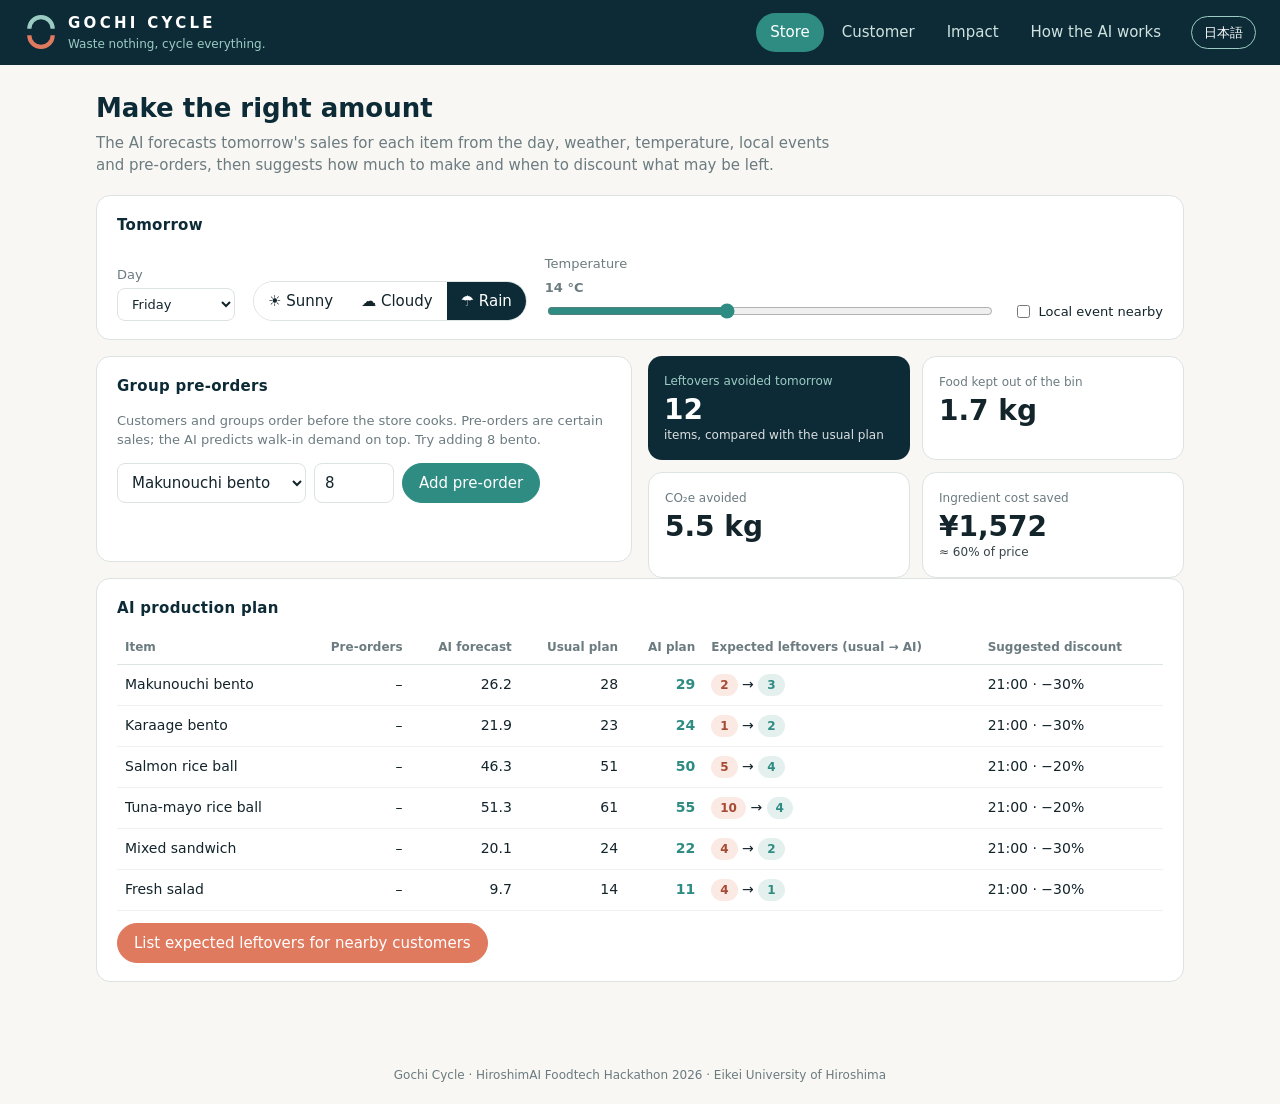
==== index.html @ 77ea6cfc "Gochi Cycle live demo: AI demand forecast, leftover rescue, impact (EN/JP) Co-Authored-By: Claude Op" ====
<!doctype html>
<html lang="en">
<head>
  <meta charset="utf-8">
  <meta name="viewport" content="width=device-width, initial-scale=1">
  <title>Gochi Cycle · AI for less food waste</title>
  <meta name="description" content="Gochi Cycle: AI demand forecasting and leftover rescue for convenience stores. HiroshimAI Foodtech Hackathon 2026 demo.">
  <link rel="icon" href="data:image/svg+xml,%3Csvg xmlns='http://www.w3.org/2000/svg' viewBox='0 0 32 32'%3E%3Cpath d='M5 13a11 11 0 0 1 22 0' fill='none' stroke='%239CCBC4' stroke-width='4'/%3E%3Cpath d='M27 19a11 11 0 0 1-22 0' fill='none' stroke='%23E07A5F' stroke-width='4'/%3E%3C/svg%3E">
  <link rel="stylesheet" href="css/styles.css">
</head>
<body>
  <header class="top">
    <div class="brand">
      <svg class="mark" viewBox="0 0 32 32" aria-hidden="true"><path d="M5 13a11 11 0 0 1 22 0" fill="none" stroke="#9CCBC4" stroke-width="4"/><path d="M27 19a11 11 0 0 1-22 0" fill="none" stroke="#E07A5F" stroke-width="4"/></svg>
      <div><div class="name">GOCHI CYCLE</div><div class="tag" data-i18n="tagline"></div></div>
    </div>
    <nav class="tabs" role="tablist">
      <button data-tab="store" data-i18n="tabStore"></button>
      <button data-tab="customer" data-i18n="tabCustomer"></button>
      <button data-tab="impact" data-i18n="tabImpact"></button>
      <button data-tab="ai" data-i18n="tabAI"></button>
    </nav>
    <button id="lang" class="lang" aria-label="Switch language">日本語</button>
  </header>

  <main>
    <!-- STORE -->
    <section id="store" class="screen">
      <div class="intro"><h1 data-i18n="storeTitle"></h1><p data-i18n="storeLead"></p></div>
      <div class="controls card">
        <h2 data-i18n="tomorrow"></h2>
        <label><span data-i18n="day"></span><select id="wd"></select></label>
        <div class="seg" id="weather"></div>
        <label class="grow"><span data-i18n="temp"></span> <b id="tempOut"></b>
          <input id="temp" type="range" min="0" max="35" step="1" value="16"></label>
        <label class="check"><input id="event" type="checkbox"> <span data-i18n="event"></span></label>
      </div>
      <div class="grid2">
        <div class="card">
          <h2 data-i18n="preTitle"></h2>
          <p class="muted" data-i18n="preLead"></p>
          <div class="preform">
            <select id="preItem"></select>
            <input id="preQty" type="number" min="1" max="50" value="8">
            <button id="preAdd" class="btn primary" data-i18n="preAdd"></button>
          </div>
          <ul id="preList" class="prelist"></ul>
        </div>
        <div class="kpis" id="storeKpis"></div>
      </div>
      <div class="card">
        <h2 data-i18n="planTitle"></h2>
        <div class="tablewrap"><table id="planTable"></table></div>
        <div class="actions">
          <button id="publish" class="btn accent" data-i18n="publish"></button>
          <span id="published" class="muted"></span>
        </div>
      </div>
    </section>

    <!-- CUSTOMER -->
    <section id="customer" class="screen">
      <div class="intro"><h1 data-i18n="custTitle"></h1><p data-i18n="custLead"></p></div>
      <div class="phone">
        <div class="phonebar"><span>Gochi Cycle</span><span>📍 Hiroshima</span></div>
        <div id="alert" class="alertbox"></div>
        <div id="deals"></div>
      </div>
    </section>

    <!-- IMPACT -->
    <section id="impact" class="screen">
      <div class="intro"><h1 data-i18n="impTitle"></h1><p data-i18n="impLead"></p></div>
      <div class="kpis wide" id="impKpis"></div>
      <div class="card">
        <h2 data-i18n="howCalc"></h2>
        <ul id="method" class="method"></ul>
        <button id="reset" class="btn" data-i18n="reset"></button>
      </div>
    </section>

    <!-- AI -->
    <section id="ai" class="screen">
      <div class="intro"><h1 data-i18n="aiTitle"></h1><p data-i18n="aiLead"></p></div>
      <div class="card"><h2 data-i18n="accTitle"></h2><div class="tablewrap"><table id="accTable"></table></div></div>
      <div class="grid2">
        <div class="card"><h2 data-i18n="chartTitle"></h2><select id="chartItem"></select><div id="chart"></div></div>
        <div class="card"><h2 data-i18n="wTitle"></h2><p class="muted" data-i18n="wLead"></p><div id="weights"></div></div>
      </div>
      <p class="muted small" data-i18n="disclaimer"></p>
    </section>
  </main>

  <footer><span data-i18n="footer"></span></footer>
  <script type="module" src="js/app.js"></script>
</body>
</html>
---- css/styles.css ----
:root{--navy:#0D2B36;--navy2:#164756;--teal:#2E8C83;--mint:#E4F0EE;--soft:#9CCBC4;--coral:#E07A5F;--coral-d:#A54A33;--bg:#F8F7F3;--ink:#13242B;--grey:#6B7B80;--line:#DCE3E1;--white:#fff;--red:#C0533A}
*{box-sizing:border-box}
body{margin:0;background:var(--bg);color:var(--ink);font-family:"Segoe UI","Hiragino Sans","Yu Gothic UI","Noto Sans JP",system-ui,sans-serif;font-size:15px;line-height:1.5}
.top{position:sticky;top:0;z-index:5;display:flex;align-items:center;gap:16px;flex-wrap:wrap;padding:12px 24px;background:var(--navy);color:#fff}
.brand{display:flex;align-items:center;gap:10px;margin-right:auto}
.mark{width:34px;height:34px}
.name{font-weight:900;letter-spacing:.22em;font-size:15px}
.tag{font-size:12px;color:var(--soft)}
.tabs{display:flex;gap:4px;flex-wrap:wrap}
.tabs button{background:transparent;border:0;color:#cfe2df;padding:8px 14px;border-radius:999px;font:inherit;cursor:pointer}
.tabs button.on{background:var(--teal);color:#fff}
.lang{background:transparent;border:1px solid var(--soft);color:#fff;border-radius:999px;padding:6px 12px;cursor:pointer;font:inherit;font-size:13px}
main{max-width:1120px;margin:0 auto;padding:24px 16px 48px}
.screen{display:none;animation:fade .35s ease}
.screen.on{display:block}
@keyframes fade{from{opacity:0;transform:translateY(6px)}to{opacity:1;transform:none}}
.intro h1{margin:0 0 4px;font-size:26px;color:var(--navy)}
.intro p{margin:0 0 18px;color:var(--grey);max-width:760px}
.card{background:var(--white);border:1px solid var(--line);border-radius:14px;padding:18px 20px;margin-bottom:16px}
.card h2{margin:0 0 10px;font-size:15px;color:var(--navy);letter-spacing:.02em}
.grid2{display:grid;grid-template-columns:minmax(0,1fr) minmax(0,1fr);gap:16px}
@media (max-width:820px){.grid2{grid-template-columns:1fr}}
.controls{display:flex;flex-wrap:wrap;align-items:flex-end;gap:18px}
.controls h2{width:100%;margin-bottom:0}
.controls label{display:flex;flex-direction:column;gap:4px;font-size:13px;color:var(--grey)}
.controls label.grow{flex:1;min-width:200px}
.controls label.check{flex-direction:row;align-items:center;gap:6px;color:var(--ink)}
select,input[type=number]{font:inherit;padding:7px 10px;border:1px solid var(--line);border-radius:8px;background:#fff;color:var(--ink)}
input[type=range]{accent-color:var(--teal)}
.seg{display:flex;border:1px solid var(--line);border-radius:999px;overflow:hidden}
.seg button{border:0;background:#fff;padding:8px 14px;font:inherit;cursor:pointer;color:var(--ink)}
.seg button.on{background:var(--navy);color:#fff}
.btn{font:inherit;border:1px solid var(--line);background:#fff;border-radius:999px;padding:8px 16px;cursor:pointer;color:var(--ink)}
.btn.primary{background:var(--teal);border-color:var(--teal);color:#fff}
.btn.accent{background:var(--coral);border-color:var(--coral);color:#fff}
.btn:active{transform:scale(.98)}
.muted{color:var(--grey);font-size:13px}.small{font-size:12px}
.preform{display:flex;gap:8px;flex-wrap:wrap;margin:8px 0}
.preform input{width:80px}
.prelist{list-style:none;padding:0;margin:0;display:flex;flex-wrap:wrap;gap:6px}
.prelist li{background:var(--mint);color:var(--navy);border-radius:999px;padding:4px 10px;font-size:13px}
.kpis{display:grid;grid-template-columns:repeat(2,minmax(0,1fr));gap:12px;align-content:start}
.kpis.wide{grid-template-columns:repeat(4,minmax(0,1fr))}
@media (max-width:820px){.kpis.wide{grid-template-columns:repeat(2,minmax(0,1fr))}}
.kpi{background:var(--navy);color:#fff;border-radius:14px;padding:16px}
.kpi.light{background:#fff;color:var(--ink);border:1px solid var(--line)}
.kpi .lab{font-size:12px;color:var(--soft)}
.kpi.light .lab{color:var(--grey)}
.kpi .val{font-size:28px;font-weight:800;line-height:1.15;margin-top:4px}
.kpi .sub{font-size:12px;opacity:.85}
.kpi.coral .val{color:var(--coral)}
.tablewrap{overflow-x:auto}
table{width:100%;border-collapse:collapse;font-size:14px}
th{text-align:left;font-size:12px;color:var(--grey);font-weight:600;padding:8px;border-bottom:1px solid var(--line);white-space:nowrap}
td{padding:9px 8px;border-bottom:1px solid #eef2f1;white-space:nowrap}
td.num,th.num{text-align:right;font-variant-numeric:tabular-nums}
.pill{display:inline-block;border-radius:999px;padding:2px 9px;font-size:12px;font-weight:600}
.pill.good{background:var(--mint);color:var(--teal)}
.pill.warn{background:#FBE9E3;color:var(--coral-d)}
.ai{color:var(--teal);font-weight:700}
.actions{display:flex;align-items:center;gap:12px;margin-top:12px;flex-wrap:wrap}
.phone{max-width:420px;margin:0 auto;background:#fff;border:10px solid var(--navy);border-radius:32px;padding:14px;min-height:520px}
.phonebar{display:flex;justify-content:space-between;font-size:12px;color:var(--grey);margin-bottom:10px}
.alertbox{background:var(--navy);color:#fff;border-radius:12px;padding:10px 12px;font-size:13px;margin-bottom:12px}
.deal{border:1px solid var(--line);border-radius:12px;padding:12px;margin-bottom:10px;display:grid;grid-template-columns:1fr auto;gap:6px}
.deal .t{font-weight:700}
.deal .old{text-decoration:line-through;color:var(--grey);font-size:12px;margin-right:6px}
.deal .new{color:var(--coral-d);font-weight:800;font-size:18px}
.deal .meta{font-size:12px;color:var(--grey)}
.deal .code{grid-column:1/-1;background:var(--mint);color:var(--navy);border-radius:8px;padding:6px 10px;font-size:13px}
.method{margin:0 0 12px;padding-left:18px;color:var(--ink)}
.method li{margin-bottom:6px}
.bars{display:flex;align-items:flex-end;gap:4px;height:170px;margin-top:12px;border-bottom:1px solid var(--line)}
.bars div{flex:1;background:var(--soft);border-radius:4px 4px 0 0;position:relative}
.bars div.fc{background:var(--coral)}
.bars span{position:absolute;bottom:-18px;left:50%;transform:translateX(-50%);font-size:10px;color:var(--grey)}
.wrow{display:grid;grid-template-columns:110px 1fr 54px;align-items:center;gap:8px;font-size:13px;margin-bottom:5px}
.wbar{height:10px;border-radius:5px;background:var(--teal)}
.wbar.neg{background:var(--coral)}
footer{text-align:center;color:var(--grey);font-size:12px;padding:20px}
.empty{color:var(--grey);text-align:center;padding:40px 10px}
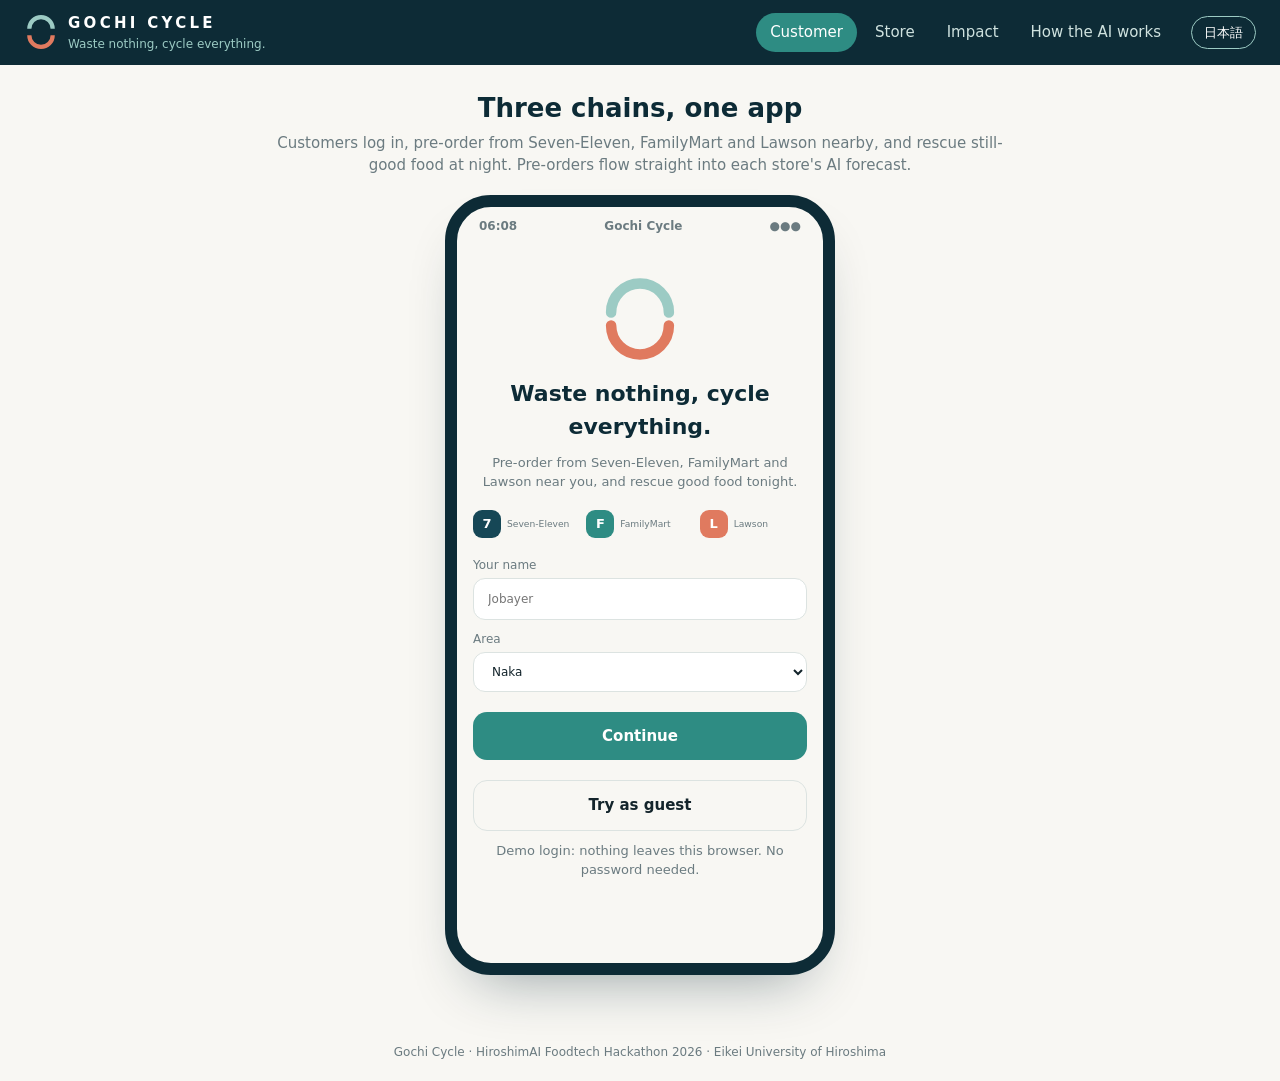
==== commit c2730abf: "Customer app: login, 3-chain store map, pre-order menus, cart, checkout, live order status; pre-orde" ====
--- a/index.html
+++ b/index.html
@@ -7,6 +7,7 @@
   <meta name="description" content="Gochi Cycle: AI demand forecasting and leftover rescue for convenience stores. HiroshimAI Foodtech Hackathon 2026 demo.">
   <link rel="icon" href="data:image/svg+xml,%3Csvg xmlns='http://www.w3.org/2000/svg' viewBox='0 0 32 32'%3E%3Cpath d='M5 13a11 11 0 0 1 22 0' fill='none' stroke='%239CCBC4' stroke-width='4'/%3E%3Cpath d='M27 19a11 11 0 0 1-22 0' fill='none' stroke='%23E07A5F' stroke-width='4'/%3E%3C/svg%3E">
   <link rel="stylesheet" href="css/styles.css">
+  <link rel="stylesheet" href="css/customer.css">
 </head>
 <body>
   <header class="top">
@@ -15,8 +16,8 @@
       <div><div class="name">GOCHI CYCLE</div><div class="tag" data-i18n="tagline"></div></div>
     </div>
     <nav class="tabs" role="tablist">
+      <button data-tab="customer" data-i18n="tabCustomer"></button>
       <button data-tab="store" data-i18n="tabStore"></button>
-      <button data-tab="customer" data-i18n="tabCustomer"></button>
       <button data-tab="impact" data-i18n="tabImpact"></button>
       <button data-tab="ai" data-i18n="tabAI"></button>
     </nav>
@@ -29,6 +30,7 @@
       <div class="intro"><h1 data-i18n="storeTitle"></h1><p data-i18n="storeLead"></p></div>
       <div class="controls card">
         <h2 data-i18n="tomorrow"></h2>
+        <label><span data-i18n="storeSel"></span><select id="storeSel"></select></label>
         <label><span data-i18n="day"></span><select id="wd"></select></label>
         <div class="seg" id="weather"></div>
         <label class="grow"><span data-i18n="temp"></span> <b id="tempOut"></b>
@@ -61,11 +63,7 @@
     <!-- CUSTOMER -->
     <section id="customer" class="screen">
       <div class="intro"><h1 data-i18n="custTitle"></h1><p data-i18n="custLead"></p></div>
-      <div class="phone">
-        <div class="phonebar"><span>Gochi Cycle</span><span>📍 Hiroshima</span></div>
-        <div id="alert" class="alertbox"></div>
-        <div id="deals"></div>
-      </div>
+      <div id="custApp" class="device"></div>
     </section>
 
     <!-- IMPACT -->
--- a/css/customer.css
+++ b/css/customer.css
@@ -0,0 +1,105 @@
+/* ===== customer app (phone) ===== */
+:root{--ease-out:cubic-bezier(.23,1,.32,1);--ease-drawer:cubic-bezier(.32,.72,0,1)}
+#customer .intro{text-align:center;margin-inline:auto}#customer .intro p{margin-inline:auto}
+.device{width:390px;max-width:100%;height:780px;margin:0 auto;border:12px solid var(--navy);border-radius:46px;background:var(--bg);overflow:hidden;position:relative;box-shadow:0 30px 60px -30px rgba(13,43,54,.45)}
+.app{height:100%;display:flex;flex-direction:column;position:relative}
+.sbar{display:flex;justify-content:space-between;padding:10px 22px 6px;font-size:12px;color:var(--grey);font-weight:600}
+.scr{flex:1;overflow-y:auto;padding:6px 16px 90px;scrollbar-width:none}
+.scr::-webkit-scrollbar{display:none}
+.bnav{position:absolute;left:0;right:0;bottom:0;display:flex;background:rgba(255,255,255,.92);backdrop-filter:blur(10px);border-top:1px solid var(--line);padding:6px 6px 14px}
+.bnav button{flex:1;border:0;background:none;font:inherit;font-size:11px;color:var(--grey);display:flex;flex-direction:column;align-items:center;gap:1px;cursor:pointer;transition:color .2s}
+.bnav button span{font-size:19px;line-height:1.1}
+.bnav button.on{color:var(--teal);font-weight:700}
+.fab{position:absolute;right:16px;bottom:78px;width:58px;height:58px;border-radius:50%;border:0;background:var(--coral);color:#fff;font-size:24px;cursor:pointer;box-shadow:0 10px 24px -8px rgba(224,122,95,.8);transition:transform .25s var(--ease-out),opacity .25s;z-index:3}
+.fab.hide{transform:scale(0);opacity:0;pointer-events:none}
+.fab:active{transform:scale(.94)}
+.badge{position:absolute;top:-2px;right:-2px;min-width:22px;height:22px;border-radius:11px;background:var(--navy);font-size:12px;display:grid;place-items:center;padding:0 5px}
+.badge.pop{animation:pop .35s var(--ease-out)}
+@keyframes pop{0%{transform:scale(1)}40%{transform:scale(1.35)}100%{transform:scale(1)}}
+.hello{display:flex;justify-content:space-between;align-items:center;margin:4px 0 12px}
+.hello b{display:block;font-size:18px;color:var(--navy)}.hello small{color:var(--grey);font-size:12px}
+.avatar{width:38px;height:38px;border-radius:50%;background:var(--teal);color:#fff;display:grid;place-items:center;font-weight:800}
+.avatar.big{width:72px;height:72px;font-size:28px;margin:0 auto 8px}
+.banner{display:flex;justify-content:space-between;align-items:center;background:var(--navy);color:#fff;border-radius:16px;padding:14px 16px;margin-bottom:12px}
+.banner b{font-size:15px}.banner span{display:flex;gap:4px}
+.chain{display:inline-grid;place-items:center;width:28px;height:28px;border-radius:9px;font-weight:900;font-size:13px;color:#fff;flex:none}
+.c-seven{background:#164756}.c-family{background:#2E8C83}.c-lawson{background:#E07A5F}
+.mode{position:relative;display:grid;grid-template-columns:1fr 1fr;background:#e9eeec;border-radius:12px;padding:3px;margin-bottom:8px}
+.mode button{position:relative;z-index:1;border:0;background:none;font:inherit;font-size:13px;font-weight:600;padding:8px;color:var(--grey);cursor:pointer;transition:color .2s}
+.mode button.on{color:var(--navy)}
+.mode i{position:absolute;top:3px;left:3px;width:calc(50% - 3px);height:calc(100% - 6px);background:#fff;border-radius:9px;box-shadow:0 1px 4px rgba(0,0,0,.08);transition:transform .3s var(--ease-out)}
+.hint{font-size:12px;color:var(--grey);margin:0 0 10px}
+.search{width:100%;font:inherit;padding:10px 14px;border:1px solid var(--line);border-radius:12px;background:#fff;margin-bottom:10px}
+.chips{display:flex;gap:6px;overflow-x:auto;margin-bottom:12px;scrollbar-width:none}
+.chips button{flex:none;border:1px solid var(--line);background:#fff;border-radius:999px;padding:6px 12px;font:inherit;font-size:12px;cursor:pointer;transition:background .2s,color .2s}
+.chips button.on{background:var(--navy);color:#fff;border-color:var(--navy)}
+.map{position:relative;height:170px;border-radius:16px;margin-bottom:12px;overflow:hidden;border:1px solid var(--line);background:
+ linear-gradient(115deg,transparent 46%,#cfe3f1 46% 53%,transparent 53%),linear-gradient(20deg,transparent 60%,#cfe3f1 60% 64%,transparent 64%),
+ repeating-linear-gradient(0deg,#eef3f1 0 1px,transparent 1px 28px),repeating-linear-gradient(90deg,#eef3f1 0 1px,transparent 1px 28px),#f7faf9}
+.pin{position:absolute;transform:translate(-50%,-50%);width:28px;height:28px;border-radius:50% 50% 50% 4px;border:2px solid #fff;color:#fff;font-weight:900;font-size:11px;cursor:pointer;box-shadow:0 4px 10px -4px rgba(0,0,0,.4);transition:transform .2s var(--ease-out),opacity .2s}
+.pin:hover{transform:translate(-50%,-50%) scale(1.15)}
+.pin.dim{opacity:.25}
+.pin em{position:absolute;top:-8px;right:-10px;background:var(--navy);font-style:normal;font-size:10px;border-radius:8px;padding:0 5px}
+.me{position:absolute;width:14px;height:14px;border-radius:50%;background:#2f80ed;border:3px solid #fff;transform:translate(-50%,-50%);animation:ping 2s infinite}
+@keyframes ping{0%{box-shadow:0 0 0 0 rgba(47,128,237,.5)}70%{box-shadow:0 0 0 14px rgba(47,128,237,0)}100%{box-shadow:0 0 0 0 rgba(47,128,237,0)}}
+.slist{display:flex;flex-direction:column;gap:8px}
+.srow{display:flex;align-items:center;gap:12px;text-align:left;background:#fff;border:1px solid var(--line);border-radius:14px;padding:12px;font:inherit;cursor:pointer;animation:rise .45s var(--ease-out) both;animation-delay:calc(var(--i)*40ms);transition:transform .15s var(--ease-out)}
+.srow:active,.pcard .add:active,.cbtn:active{transform:scale(.97)}
+.sinfo{flex:1;display:flex;flex-direction:column}.sinfo b{font-size:14px}.sinfo small{color:var(--grey);font-size:12px}
+.go{color:var(--grey);font-size:22px}
+@keyframes rise{from{opacity:0;transform:translateY(10px)}to{opacity:1;transform:none}}
+.shead{display:flex;align-items:center;gap:10px;margin:4px 0 12px}
+.shead b{display:block}.shead small{color:var(--grey);font-size:12px}
+.back{background:#fff;border:1px solid var(--line);width:34px;height:34px;border-radius:10px;font-size:20px;cursor:pointer}
+.grid{display:grid;grid-template-columns:1fr 1fr;gap:10px}
+.pcard{position:relative;background:#fff;border:1px solid var(--line);border-radius:16px;padding:12px;display:flex;flex-direction:column;gap:4px;animation:rise .45s var(--ease-out) both;animation-delay:calc(var(--i)*45ms)}
+.pcard b{font-size:13px;line-height:1.3}
+.emo{font-size:34px;line-height:1}.emo.sm{font-size:22px}
+.price{font-weight:800;color:var(--navy)}.price s{color:var(--grey);font-weight:400;font-size:12px}
+.pcard small{color:var(--grey);font-size:11px}
+.off{position:absolute;top:8px;right:8px;background:var(--coral);color:#fff;font-size:11px;font-weight:800;border-radius:8px;padding:2px 7px}
+.add{margin-top:auto;border:0;border-radius:10px;padding:8px;font:inherit;font-size:12px;font-weight:700;background:var(--mint);color:var(--teal);cursor:pointer;transition:background .2s,color .2s,transform .15s var(--ease-out)}
+.add.done{background:var(--teal);color:#fff}
+.add:disabled{opacity:.4}
+.ttl{margin:6px 0 10px;color:var(--navy)}
+.ocard{display:grid;grid-template-columns:64px 1fr auto;gap:10px;align-items:center;background:#fff;border:1px solid var(--line);border-radius:16px;padding:12px;margin-bottom:10px}
+.oinfo{display:flex;flex-direction:column;gap:2px;min-width:0}.oinfo b{font-size:13px}.oinfo small{color:var(--grey);font-size:11px;white-space:nowrap;overflow:hidden;text-overflow:ellipsis}
+.steps{display:flex;gap:4px;margin-top:4px}.steps span{flex:1;height:4px;border-radius:2px;background:#e3e9e7;transition:background .5s}.steps span.on{background:var(--teal)}
+.stat{font-size:11px;font-weight:700;color:var(--teal)}.stat.ready{color:var(--coral-d)}
+.ocode{text-align:center}.ocode small{display:block;font-size:10px;color:var(--grey)}.ocode b{font-size:20px;letter-spacing:.1em;color:var(--navy)}
+.qr{display:grid;grid-template-columns:repeat(7,1fr);gap:1px;width:60px;height:60px;padding:3px;background:#fff;border:1px solid var(--line);border-radius:6px}
+.qr i.on{background:var(--navy)}
+.scrim{position:absolute;inset:0;background:rgba(13,43,54,.35);opacity:0;pointer-events:none;transition:opacity .3s;z-index:4}
+.scrim.on{opacity:1;pointer-events:auto}
+.sheet{position:absolute;left:0;right:0;bottom:0;max-height:82%;overflow-y:auto;background:#fff;border-radius:22px 22px 0 0;padding:10px 18px 22px;transform:translateY(105%);transition:transform .45s var(--ease-drawer);z-index:5}
+.sheet.on{transform:none}
+.grab{display:block;width:40px;height:5px;border-radius:3px;background:#d5dddb;margin:0 auto 8px}
+.sheet h3{margin:4px 0 2px;color:var(--navy)}
+.line{display:grid;grid-template-columns:28px 1fr auto 64px;align-items:center;gap:8px;padding:10px 0;border-bottom:1px solid #eef2f1;font-size:13px}
+.line em{color:var(--coral-d);font-style:normal;font-weight:700;font-size:11px}
+.lp{text-align:right;font-weight:700}
+.qty{display:flex;align-items:center;gap:8px}.qty button{width:26px;height:26px;border-radius:8px;border:1px solid var(--line);background:#fff;font:inherit;cursor:pointer}
+.slotpick{margin:12px 0;display:flex;flex-direction:column;gap:6px}.slotpick small{color:var(--grey)}
+.seg2{display:flex;gap:6px;flex-wrap:wrap}.seg2 button{border:1px solid var(--line);background:#fff;border-radius:10px;padding:7px 10px;font:inherit;font-size:12px;cursor:pointer;transition:background .2s,color .2s}
+.seg2 button.on{background:var(--navy);color:#fff;border-color:var(--navy)}
+.tot{display:flex;justify-content:space-between;align-items:baseline;margin-top:10px;font-size:15px}.tot b{font-size:22px;color:var(--navy)}
+.save{margin:2px 0 0;color:var(--coral-d);font-weight:700;font-size:13px}
+.cbtn{width:100%;border:0;border-radius:14px;padding:13px;font:inherit;font-weight:700;margin-top:10px;cursor:pointer;transition:transform .15s var(--ease-out),opacity .2s}
+.cbtn.primary{background:var(--teal);color:#fff}.cbtn.ghost{background:transparent;border:1px solid var(--line);color:var(--ink)}
+.fine{font-size:11px;color:var(--grey);text-align:center;margin:10px 0 0}
+.emptyc{color:var(--grey);text-align:center;padding:30px 0;font-size:13px}
+.muted{color:var(--grey)}
+.login{display:flex;flex-direction:column;gap:10px;padding-top:30px;text-align:center}
+.biglogo{width:84px;height:84px;margin:0 auto;animation:spinin .9s var(--ease-out)}
+@keyframes spinin{from{transform:rotate(-120deg) scale(.6);opacity:0}to{transform:none;opacity:1}}
+.login h2{margin:6px 0 0;color:var(--navy);font-size:22px}.login p{margin:0;color:var(--grey);font-size:13px}
+.login label{display:flex;flex-direction:column;gap:4px;text-align:left;font-size:12px;color:var(--grey)}
+.login input,.login select{font:inherit;padding:11px 14px;border:1px solid var(--line);border-radius:12px;background:#fff;color:var(--ink)}
+.chainrow{display:grid;grid-template-columns:auto 1fr auto 1fr auto 1fr;align-items:center;gap:6px;margin:8px 0;text-align:left;font-size:11px;color:var(--grey)}
+.prof{text-align:center;padding:18px 0 6px}.prof b{display:block;font-size:18px}.prof small{color:var(--grey)}
+.mini{display:grid;grid-template-columns:repeat(3,1fr);gap:8px}.mini div{background:#fff;border:1px solid var(--line);border-radius:14px;padding:12px 6px;text-align:center}
+.mini b{display:block;color:var(--navy)}.mini small{font-size:11px;color:var(--grey)}
+::view-transition-old(scr){animation:vt-out .18s ease-in both}::view-transition-new(scr){animation:vt-in .32s var(--ease-out) both}
+@keyframes vt-out{to{opacity:0;transform:translateX(-12px)}}@keyframes vt-in{from{opacity:0;transform:translateX(16px)}}
+@media (max-width:440px){.device{border-width:0;border-radius:0;height:calc(100vh - 140px)}}
+@media (prefers-reduced-motion:reduce){*,*::before,*::after{animation:none!important;transition:none!important}}
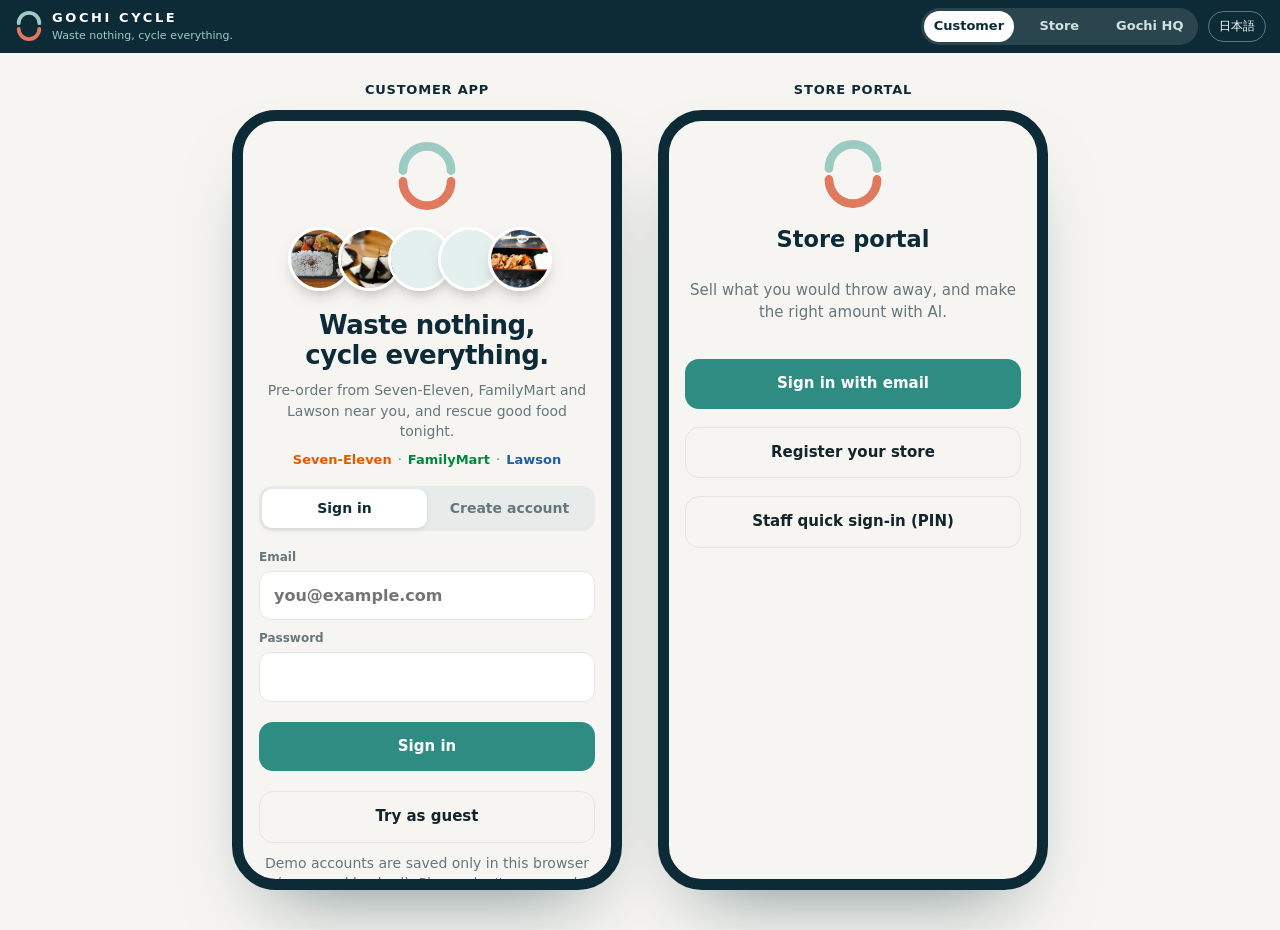
==== commit 954265b1: "Accounts for customers and stores, store portal (listings, AI discount, notifications, orders, walle" ====
--- a/index.html
+++ b/index.html
@@ -2,94 +2,51 @@
 <html lang="en">
 <head>
   <meta charset="utf-8">
-  <meta name="viewport" content="width=device-width, initial-scale=1">
-  <title>Gochi Cycle · AI for less food waste</title>
-  <meta name="description" content="Gochi Cycle: AI demand forecasting and leftover rescue for convenience stores. HiroshimAI Foodtech Hackathon 2026 demo.">
-  <link rel="icon" href="data:image/svg+xml,%3Csvg xmlns='http://www.w3.org/2000/svg' viewBox='0 0 32 32'%3E%3Cpath d='M5 13a11 11 0 0 1 22 0' fill='none' stroke='%239CCBC4' stroke-width='4'/%3E%3Cpath d='M27 19a11 11 0 0 1-22 0' fill='none' stroke='%23E07A5F' stroke-width='4'/%3E%3C/svg%3E">
-  <link rel="stylesheet" href="css/styles.css">
-  <link rel="stylesheet" href="css/customer.css">
+  <meta name="viewport" content="width=device-width, initial-scale=1, viewport-fit=cover">
+  <meta name="theme-color" content="#0D2B36">
+  <meta name="apple-mobile-web-app-capable" content="yes">
+  <title>Gochi Cycle · waste nothing, cycle everything</title>
+  <meta name="description" content="Gochi Cycle: pre-order and leftover rescue for Seven-Eleven, FamilyMart and Lawson in one app, with AI demand forecasting for stores. HiroshimAI Foodtech Hackathon 2026 demo.">
+  <link rel="icon" href="data:image/svg+xml,%3Csvg xmlns='http://www.w3.org/2000/svg' viewBox='0 0 32 32'%3E%3Cpath d='M5 13a11 11 0 0 1 22 0' fill='none' stroke='%239CCBC4' stroke-width='4' stroke-linecap='round'/%3E%3Cpath d='M27 19a11 11 0 0 1-22 0' fill='none' stroke='%23E07A5F' stroke-width='4' stroke-linecap='round'/%3E%3C/svg%3E">
+  <link rel="stylesheet" href="css/app.css">
 </head>
 <body>
   <header class="top">
-    <div class="brand">
-      <svg class="mark" viewBox="0 0 32 32" aria-hidden="true"><path d="M5 13a11 11 0 0 1 22 0" fill="none" stroke="#9CCBC4" stroke-width="4"/><path d="M27 19a11 11 0 0 1-22 0" fill="none" stroke="#E07A5F" stroke-width="4"/></svg>
-      <div><div class="name">GOCHI CYCLE</div><div class="tag" data-i18n="tagline"></div></div>
+    <a class="brand" href="./" aria-label="Gochi Cycle home">
+      <svg class="mark" viewBox="0 0 32 32" aria-hidden="true"><path d="M5 13a11 11 0 0 1 22 0" fill="none" stroke="#9CCBC4" stroke-width="4" stroke-linecap="round"/><path d="M27 19a11 11 0 0 1-22 0" fill="none" stroke="#E07A5F" stroke-width="4" stroke-linecap="round"/></svg>
+      <span><b>GOCHI CYCLE</b><small data-i18n="tagline"></small></span>
+    </a>
+    <div class="roles" role="tablist">
+      <button data-role="customer" data-i18n="roleCustomer"></button>
+      <button data-role="store" data-i18n="roleStore"></button>
+      <button data-role="admin" data-i18n="roleAdmin"></button>
+      <i></i>
     </div>
-    <nav class="tabs" role="tablist">
-      <button data-tab="customer" data-i18n="tabCustomer"></button>
-      <button data-tab="store" data-i18n="tabStore"></button>
-      <button data-tab="impact" data-i18n="tabImpact"></button>
-      <button data-tab="ai" data-i18n="tabAI"></button>
-    </nav>
     <button id="lang" class="lang" aria-label="Switch language">日本語</button>
   </header>
 
-  <main>
-    <!-- STORE -->
-    <section id="store" class="screen">
-      <div class="intro"><h1 data-i18n="storeTitle"></h1><p data-i18n="storeLead"></p></div>
-      <div class="controls card">
-        <h2 data-i18n="tomorrow"></h2>
-        <label><span data-i18n="storeSel"></span><select id="storeSel"></select></label>
-        <label><span data-i18n="day"></span><select id="wd"></select></label>
-        <div class="seg" id="weather"></div>
-        <label class="grow"><span data-i18n="temp"></span> <b id="tempOut"></b>
-          <input id="temp" type="range" min="0" max="35" step="1" value="16"></label>
-        <label class="check"><input id="event" type="checkbox"> <span data-i18n="event"></span></label>
-      </div>
-      <div class="grid2">
-        <div class="card">
-          <h2 data-i18n="preTitle"></h2>
-          <p class="muted" data-i18n="preLead"></p>
-          <div class="preform">
-            <select id="preItem"></select>
-            <input id="preQty" type="number" min="1" max="50" value="8">
-            <button id="preAdd" class="btn primary" data-i18n="preAdd"></button>
-          </div>
-          <ul id="preList" class="prelist"></ul>
-        </div>
-        <div class="kpis" id="storeKpis"></div>
-      </div>
-      <div class="card">
-        <h2 data-i18n="planTitle"></h2>
-        <div class="tablewrap"><table id="planTable"></table></div>
-        <div class="actions">
-          <button id="publish" class="btn accent" data-i18n="publish"></button>
-          <span id="published" class="muted"></span>
-        </div>
-      </div>
+  <main class="stage">
+    <section class="pane" id="paneCustomer">
+      <p class="panecap" data-i18n="capCustomer"></p>
+      <div class="device"><div id="custApp" class="mount"></div></div>
     </section>
-
-    <!-- CUSTOMER -->
-    <section id="customer" class="screen">
-      <div class="intro"><h1 data-i18n="custTitle"></h1><p data-i18n="custLead"></p></div>
-      <div id="custApp" class="device"></div>
+    <section class="pane" id="paneStore">
+      <p class="panecap" data-i18n="capStore"></p>
+      <div class="device"><div id="storeApp" class="mount"></div></div>
     </section>
-
-    <!-- IMPACT -->
-    <section id="impact" class="screen">
-      <div class="intro"><h1 data-i18n="impTitle"></h1><p data-i18n="impLead"></p></div>
-      <div class="kpis wide" id="impKpis"></div>
-      <div class="card">
-        <h2 data-i18n="howCalc"></h2>
-        <ul id="method" class="method"></ul>
-        <button id="reset" class="btn" data-i18n="reset"></button>
-      </div>
+    <section class="pane wide" id="paneAdmin">
+      <div class="device dash"><div id="adminApp" class="mount"></div></div>
     </section>
-
-    <!-- AI -->
-    <section id="ai" class="screen">
-      <div class="intro"><h1 data-i18n="aiTitle"></h1><p data-i18n="aiLead"></p></div>
-      <div class="card"><h2 data-i18n="accTitle"></h2><div class="tablewrap"><table id="accTable"></table></div></div>
-      <div class="grid2">
-        <div class="card"><h2 data-i18n="chartTitle"></h2><select id="chartItem"></select><div id="chart"></div></div>
-        <div class="card"><h2 data-i18n="wTitle"></h2><p class="muted" data-i18n="wLead"></p><div id="weights"></div></div>
-      </div>
-      <p class="muted small" data-i18n="disclaimer"></p>
-    </section>
+    <aside class="story">
+      <h1 data-i18n="storyTitle"></h1>
+      <ol>
+        <li data-i18n="s1"></li><li data-i18n="s2"></li><li data-i18n="s3"></li><li data-i18n="s4"></li>
+      </ol>
+      <p class="small" data-i18n="disclaimer"></p>
+      <p class="small"><a href="credits.html" data-i18n="credits"></a> · <a href="https://github.com/Jobayer2000/gochi-cycle">GitHub</a></p>
+    </aside>
   </main>
-
-  <footer><span data-i18n="footer"></span></footer>
+  <div id="toasts" aria-live="polite"></div>
   <script type="module" src="js/app.js"></script>
 </body>
 </html>
--- a/css/app.css
+++ b/css/app.css
@@ -0,0 +1,369 @@
+/* Gochi Cycle design system: mobile first */
+:root{
+  --navy:#0D2B36;--navy2:#164756;--teal:#2E8C83;--teal2:#25766f;--mint:#E4F0EE;--soft:#9CCBC4;--coral:#E07A5F;--coral-d:#A54A33;
+  --bg:#F6F5F1;--card:#fff;--ink:#13242B;--grey:#66777C;--line:#E1E6E4;--ok:#2E8C83;--err:#C0533A;
+  --r:16px;--ease:cubic-bezier(.23,1,.32,1);--ease-in:cubic-bezier(.5,0,.75,0);--drawer:cubic-bezier(.32,.72,0,1);
+  --font:"Segoe UI Variable Text","Segoe UI","Hiragino Sans","Yu Gothic UI","Noto Sans JP",system-ui,-apple-system,sans-serif;
+  --sat:env(safe-area-inset-top);--sab:env(safe-area-inset-bottom)
+}
+*{box-sizing:border-box;-webkit-tap-highlight-color:transparent}
+html,body{margin:0;height:100%}
+body{background:var(--bg);color:var(--ink);font-family:var(--font);font-size:15px;line-height:1.45;-webkit-font-smoothing:antialiased;overscroll-behavior-y:none}
+button{font:inherit;color:inherit;touch-action:manipulation}
+button,.srow,.pin{-webkit-user-select:none;user-select:none}
+input,select{font:inherit;font-size:16px;color:var(--ink)} /* 16px: no zoom on iOS */
+img{display:block}
+a{color:var(--teal)}
+
+/* ---------- top bar ---------- */
+.top{position:sticky;top:0;z-index:20;display:flex;align-items:center;gap:10px;padding:calc(8px + var(--sat)) 14px 8px;background:var(--navy);color:#fff}
+.brand{display:flex;align-items:center;gap:8px;color:#fff;text-decoration:none;margin-right:auto;min-width:0}
+.mark{width:30px;height:30px;flex:none}
+.brand b{display:block;font-weight:900;letter-spacing:.2em;font-size:13px}
+.brand small{display:block;font-size:11px;color:var(--soft);white-space:nowrap;overflow:hidden;text-overflow:ellipsis}
+.roles{position:relative;display:grid;grid-template-columns:1fr 1fr 1fr;background:rgba(255,255,255,.12);border-radius:999px;padding:3px}
+.roles button{position:relative;z-index:1;border:0;background:none;color:#cfe2df;padding:6px 12px;border-radius:999px;font-size:13px;font-weight:600;cursor:pointer;transition:color .2s}
+.roles button.on{color:var(--navy)}
+.roles i{position:absolute;top:3px;bottom:3px;left:3px;width:calc(33.33% - 2px);background:#fff;border-radius:999px;transition:transform .35s var(--ease)}
+body[data-role=store] .roles i{transform:translateX(100%)}body[data-role=admin] .roles i{transform:translateX(200%)}
+.roles button{padding:6px 10px}
+.lang{border:1px solid rgba(255,255,255,.35);background:none;color:#fff;border-radius:999px;padding:6px 10px;font-size:12px;cursor:pointer}
+
+/* ---------- stage: phone = one full-screen app ---------- */
+.stage{display:block}
+.pane{display:none}
+body[data-role=customer] #paneCustomer,body[data-role=store] #paneStore,body[data-role=admin] #paneAdmin{display:block}
+.panecap,.story{display:none}
+.device{height:calc(100dvh - 54px - var(--sat));position:relative;overflow:hidden;background:var(--bg)}
+.mount,.app{height:100%}
+.app{position:relative;display:flex;flex-direction:column}
+.scr{flex:1;overflow-y:auto;overscroll-behavior:contain;padding:12px 16px calc(96px + var(--sab));scrollbar-width:none}
+.scr::-webkit-scrollbar{display:none}
+
+/* ---------- desktop: live side-by-side demo ---------- */
+@media (min-width:1000px){
+  .stage{display:flex;justify-content:center;align-items:flex-start;gap:36px;padding:28px 24px 40px}
+  body:not([data-role=admin]) #paneCustomer,body:not([data-role=admin]) #paneStore{display:block}
+  body[data-role=admin] .story{display:none!important}
+  #paneAdmin{width:min(1100px,100%)}
+  .device.dash{width:100%!important;border:0!important;border-radius:24px!important;height:auto!important;min-height:calc(100vh - 120px);box-shadow:0 30px 60px -40px rgba(13,43,54,.4)!important;overflow:visible!important}
+  .device.dash .scr{overflow:visible}
+  .panecap{display:block;text-align:center;margin:0 0 10px;font-weight:700;color:var(--navy);letter-spacing:.06em;font-size:13px;text-transform:uppercase}
+  .device{width:390px;height:min(820px,calc(100vh - 120px));border:11px solid var(--navy);border-radius:44px;box-shadow:0 40px 80px -40px rgba(13,43,54,.55)}
+  .story{display:block;max-width:300px;padding-top:34px}
+  .story h1{font-size:24px;line-height:1.25;color:var(--navy);margin:0 0 14px}
+  .story ol{padding-left:18px;margin:0 0 16px}.story li{margin-bottom:10px;color:var(--ink)}
+  .story .small{font-size:12px;color:var(--grey)}
+}
+@media (min-width:1000px) and (max-width:1340px){.story{display:none}}
+
+/* ---------- shared bits ---------- */
+.ttl{margin:4px 0 12px;font-size:20px;color:var(--navy);letter-spacing:-.01em}
+.ttlrow{display:flex;justify-content:space-between;align-items:center;gap:8px}
+.sub{margin:18px 0 6px;color:var(--navy)}
+.muted{color:var(--grey)}.sm{font-size:13px}
+.fine{font-size:11px;color:var(--grey);text-align:center;margin:14px 0 0}
+.emptyc{color:var(--grey);text-align:center;padding:34px 8px;font-size:14px}
+.card{background:var(--card);border:1px solid var(--line);border-radius:var(--r);padding:14px;margin:12px 0}
+.lbl{display:block;font-size:12px;color:var(--grey);margin:10px 0 6px;font-weight:600}
+.tag{display:inline-block;font-size:11px;font-weight:700;border-radius:6px;padding:1px 7px;background:var(--mint);color:var(--teal2)}
+.tag.deal{background:#FBE9E3;color:var(--coral-d)}.tag.ok{background:var(--mint);color:var(--teal2)}
+.ai{color:var(--teal2);font-weight:800}
+.ph{width:100%;aspect-ratio:4/3;object-fit:cover;background:#e9eeec;border-radius:12px}
+.ph.mini{width:40px;height:40px;aspect-ratio:auto;border-radius:10px}
+.avatar{display:inline-grid;place-items:center;width:38px;height:38px;border-radius:50%;background:var(--teal);color:#fff;font-weight:800;border:0;cursor:pointer;flex:none}
+.avatar.big{width:74px;height:74px;font-size:30px;margin:0 auto 8px;display:grid}
+.avatar.xs{width:22px;height:22px;font-size:11px;vertical-align:middle}
+.chain{display:inline-grid;place-items:center;width:30px;height:30px;border-radius:10px;font-weight:900;font-size:13px;color:#fff;background:var(--navy);flex:none;box-shadow:inset 0 -3px 0 var(--c,transparent)}
+.cn{font-weight:800}.ar{font-weight:600}
+.cbtn{display:block;width:100%;border:0;border-radius:14px;padding:14px;font-weight:700;margin-top:10px;cursor:pointer;transition:transform .16s var(--ease),background .2s,opacity .2s}
+.cbtn.primary{background:var(--teal);color:#fff}.cbtn.primary:hover{background:var(--teal2)}
+.cbtn.ghost{background:transparent;border:1px solid var(--line)}
+.cbtn.light{background:#fff;color:var(--navy)}
+.cbtn.sm{width:auto;padding:9px 14px;margin:0;font-size:13px}
+.cbtn:disabled{opacity:.45}
+.cbtn:active,.srow:active,.add:active,.mini-btn:active,.keypad button:active,.person:active{transform:scale(.97)}
+.mini-btn{border:0;background:var(--navy);color:#fff;border-radius:10px;padding:8px 10px;font-size:12px;font-weight:700;cursor:pointer;white-space:nowrap;transition:transform .16s var(--ease)}
+.mini-btn.ok{background:var(--coral)}
+.link{border:0;background:none;color:var(--teal2);font-weight:700;font-size:13px;padding:4px 0;cursor:pointer}.link.danger{color:var(--err)}
+.okmark{color:var(--teal);font-weight:900;font-size:20px}
+
+/* motion */
+@keyframes rise{from{opacity:0;transform:translateY(12px)}to{opacity:1;transform:none}}
+.srow,.pcard,.ocard,.lcard,.prow{animation:rise .5s var(--ease) both;animation-delay:calc(var(--i,0)*45ms)}
+::view-transition-old(cscr),::view-transition-old(pscr){animation:vt-out .16s ease-in both}
+::view-transition-new(cscr),::view-transition-new(pscr){animation:vt-in .34s var(--ease) both}
+@keyframes vt-out{to{opacity:0;transform:translateX(-14px)}}@keyframes vt-in{from{opacity:0;transform:translateX(18px)}}
+
+/* bottom nav */
+.bnav{position:absolute;left:0;right:0;bottom:0;display:flex;background:rgba(255,255,255,.9);backdrop-filter:saturate(1.6) blur(14px);-webkit-backdrop-filter:saturate(1.6) blur(14px);border-top:1px solid var(--line);padding:6px 4px calc(8px + var(--sab));z-index:6}
+.bnav button{position:relative;flex:1;border:0;background:none;font-size:11px;color:var(--grey);display:flex;flex-direction:column;align-items:center;gap:2px;padding:4px 0;cursor:pointer;transition:color .2s}
+.bnav svg{width:23px;height:23px;fill:none;stroke:currentColor;stroke-width:1.8;stroke-linecap:round;stroke-linejoin:round;transition:transform .3s var(--ease)}
+.bnav button.on{color:var(--teal2);font-weight:700}.bnav button.on svg{transform:translateY(-2px)}
+.dot{position:absolute;top:2px;left:calc(50% + 8px);width:8px;height:8px;border-radius:50%;background:var(--coral);box-shadow:0 0 0 2px #fff}
+
+/* ---------- customer ---------- */
+.login{display:flex;flex-direction:column;gap:10px;text-align:center;padding-top:8px}
+.biglogo{width:70px;height:70px;margin:0 auto;animation:spinin 1s var(--ease)}
+@keyframes spinin{from{transform:rotate(-140deg) scale(.5);opacity:0}to{transform:none;opacity:1}}
+.hero-photos{display:flex;justify-content:center;margin:6px 0 4px}
+.hero-photos span{width:64px;height:64px;border-radius:50%;overflow:hidden;border:3px solid #fff;margin-left:-14px;box-shadow:0 8px 18px -10px rgba(0,0,0,.5);animation:rise .6s var(--ease) both;animation-delay:calc(200ms + var(--i)*70ms)}
+.hero-photos .ph{height:100%;aspect-ratio:auto;border-radius:0}
+.login h2{margin:6px 0 0;color:var(--navy);font-size:26px;line-height:1.15;letter-spacing:-.02em}
+.login p{margin:0;color:var(--grey);font-size:14px}
+.chainnames{display:flex;justify-content:center;gap:6px;font-size:13px;flex-wrap:wrap}.chainnames i{color:var(--grey);font-style:normal}
+.fld{display:flex;flex-direction:column;gap:5px;text-align:left;font-size:12px;color:var(--grey);font-weight:600}
+.fld input,.fld select,.frow input,.frow select{padding:12px 14px;border:1px solid var(--line);border-radius:12px;background:#fff;width:100%;min-width:0}
+.fld input:focus,.search:focus{outline:2px solid var(--soft);border-color:var(--teal)}
+.hello{display:flex;justify-content:space-between;align-items:center;margin-bottom:12px}
+.hello b{display:block;font-size:21px;color:var(--navy);letter-spacing:-.01em}.hello small{color:var(--grey);font-size:12px}
+.banner{position:relative;display:flex;justify-content:space-between;align-items:center;gap:10px;background:var(--navy);color:#fff;border-radius:18px;padding:16px;margin-bottom:12px;overflow:hidden}
+.banner b{font-size:17px;display:block}.banner small{font-size:12px;font-weight:700;background:#fff;border-radius:6px;padding:2px 6px;display:inline-block;margin-top:6px}
+.bannerimg{width:92px;height:92px;aspect-ratio:auto;border-radius:50%;margin:-26px -26px -26px 0;border:4px solid rgba(255,255,255,.15);flex:none}
+.mode{position:relative;display:grid;grid-template-columns:1fr 1fr;background:#e7ecea;border-radius:13px;padding:3px;margin-bottom:8px}
+.mode button{position:relative;z-index:1;border:0;background:none;font-size:14px;font-weight:700;padding:9px 4px;color:var(--grey);cursor:pointer;transition:color .2s}
+.mode button.on{color:var(--navy)}
+.mode i{position:absolute;top:3px;left:3px;width:calc(50% - 3px);height:calc(100% - 6px);background:#fff;border-radius:10px;box-shadow:0 2px 6px rgba(0,0,0,.08);transition:transform .35s var(--ease)}
+.hint{font-size:12px;color:var(--grey);margin:2px 0 10px}
+.search{width:100%;padding:11px 14px;border:1px solid var(--line);border-radius:12px;background:#fff;margin-bottom:10px}
+.chips{display:flex;gap:6px;overflow-x:auto;margin:0 -16px 12px;padding:0 16px;scrollbar-width:none}
+.chips button{flex:none;border:1px solid var(--line);background:#fff;border-radius:999px;padding:7px 13px;font-size:13px;font-weight:700;color:var(--c,var(--ink));cursor:pointer;transition:background .2s,color .2s}
+.chips button.on{background:var(--c,var(--navy));color:#fff;border-color:transparent}
+.map{position:relative;height:180px;border-radius:18px;margin-bottom:12px;overflow:hidden;border:1px solid var(--line);background:
+ linear-gradient(115deg,transparent 46%,#cfe3f1 46% 53%,transparent 53%),linear-gradient(20deg,transparent 60%,#cfe3f1 60% 64%,transparent 64%),
+ linear-gradient(160deg,transparent 30%,#e3ece5 30% 34%,transparent 34%),repeating-linear-gradient(0deg,#eef3f1 0 1px,transparent 1px 26px),repeating-linear-gradient(90deg,#eef3f1 0 1px,transparent 1px 26px),#f8fbfa}
+.pin{position:absolute;transform:translate(-50%,-100%);width:30px;height:30px;border-radius:50% 50% 50% 0;rotate:-45deg;border:2px solid #fff;background:var(--c);color:#fff;font-weight:900;font-size:11px;cursor:pointer;box-shadow:0 6px 12px -6px rgba(0,0,0,.5);transition:transform .25s var(--ease),opacity .25s;animation:drop .6s var(--ease) both}
+.pin > *,.pin{text-align:center}
+.pin{line-height:26px}
+.pin em{position:absolute;top:-10px;right:-12px;rotate:45deg;background:var(--navy);font-style:normal;font-size:10px;border-radius:8px;padding:0 5px;line-height:16px}
+.pin:hover{transform:translate(-50%,-100%) scale(1.15)}
+.pin.dim{opacity:.2}
+@keyframes drop{from{opacity:0;translate:0 -14px}to{opacity:1;translate:0 0}}
+.me{position:absolute;width:14px;height:14px;border-radius:50%;background:#2f80ed;border:3px solid #fff;transform:translate(-50%,-50%);animation:ping 2.2s infinite}
+@keyframes ping{0%{box-shadow:0 0 0 0 rgba(47,128,237,.45)}70%{box-shadow:0 0 0 16px rgba(47,128,237,0)}100%{box-shadow:0 0 0 0 rgba(47,128,237,0)}}
+.slist,.storelist{display:flex;flex-direction:column;gap:8px}
+.srow{display:flex;align-items:center;gap:12px;text-align:left;background:#fff;border:1px solid var(--line);border-radius:16px;padding:12px;cursor:pointer;width:100%;transition:transform .16s var(--ease),box-shadow .2s}
+.srow:hover{box-shadow:0 8px 20px -14px rgba(13,43,54,.4)}
+.sinfo{flex:1;min-width:0;display:flex;flex-direction:column}.sinfo b{font-size:14px}.sinfo small{color:var(--grey);font-size:12px}
+.thumbs{display:flex}.thumbs .ph{border:2px solid #fff;margin-left:-10px}
+.go{color:var(--grey);font-size:22px}
+.shead{display:flex;align-items:center;gap:10px;margin-bottom:12px}
+.shead b{display:block;font-size:15px}.shead small{color:var(--grey);font-size:12px}
+.back{background:#fff;border:1px solid var(--line);min-width:38px;height:38px;border-radius:12px;font-size:22px;cursor:pointer;line-height:1}
+.grid{display:grid;grid-template-columns:1fr 1fr;gap:10px}
+.pcard{position:relative;background:#fff;border:1px solid var(--line);border-radius:18px;padding:8px;display:flex;flex-direction:column;overflow:hidden}
+.pcard .pc{position:relative;display:flex;flex-direction:column;gap:2px;padding:8px 4px 4px}
+.pcard b{font-size:13px;line-height:1.3;padding-right:36px}
+.price{font-weight:800;color:var(--navy);font-size:15px}.price s{color:var(--grey);font-weight:500;font-size:12px;margin-right:2px}
+.pcard small{color:var(--grey);font-size:11px}
+.off{position:absolute;top:14px;left:14px;z-index:1;background:var(--coral);color:#fff;font-size:12px;font-weight:800;border-radius:8px;padding:2px 8px;box-shadow:0 4px 10px -4px rgba(165,74,51,.8)}
+.add{position:absolute;right:2px;bottom:2px;width:36px;height:36px;border-radius:12px;border:0;background:var(--teal);color:#fff;font-size:20px;font-weight:700;cursor:pointer;transition:transform .16s var(--ease),background .2s}
+.add.done{background:var(--navy)}
+.fab{position:absolute;right:16px;bottom:calc(84px + var(--sab));width:60px;height:60px;border-radius:20px;border:0;background:var(--coral);color:#fff;cursor:pointer;box-shadow:0 14px 28px -10px rgba(224,122,95,.9);transition:transform .3s var(--ease),opacity .3s;z-index:5;display:grid;place-items:center}
+.fab svg{width:26px;height:26px;fill:none;stroke:#fff;stroke-width:2;stroke-linecap:round;stroke-linejoin:round}
+.fab.hide{transform:scale(0) rotate(-30deg);opacity:0;pointer-events:none}
+.badge{position:absolute;top:-6px;right:-6px;min-width:24px;height:24px;border-radius:12px;background:var(--navy);font-size:12px;display:grid;place-items:center;padding:0 6px;border:2px solid #fff}
+.flyer{position:fixed;z-index:99;border-radius:14px;object-fit:cover;pointer-events:none;box-shadow:0 10px 24px -8px rgba(0,0,0,.5)}
+.ocard{display:grid;grid-template-columns:56px 1fr auto;gap:10px;align-items:center;background:#fff;border:1px solid var(--line);border-radius:18px;padding:10px;margin-bottom:10px}
+.oimg .ph{width:56px;height:56px;aspect-ratio:auto}
+.oinfo{display:flex;flex-direction:column;gap:2px;min-width:0}.oinfo b{font-size:13px}.oinfo small{color:var(--grey);font-size:11px;white-space:nowrap;overflow:hidden;text-overflow:ellipsis}
+.steps{display:flex;gap:4px;margin-top:5px}.steps span{flex:1;height:5px;border-radius:3px;background:#e3e9e7;transition:background .6s var(--ease)}.steps span.on{background:var(--teal)}
+.stat{font-size:12px;font-weight:800;color:var(--teal2)}.stat.s2{color:var(--coral-d);animation:pulse 1.6s infinite}.stat.s3{color:var(--grey)}
+@keyframes pulse{50%{opacity:.55}}
+.ocode{text-align:center}.ocode small{display:block;font-size:10px;color:var(--grey)}.ocode b{font-size:21px;letter-spacing:.08em;color:var(--navy);font-variant-numeric:tabular-nums}
+.prof{text-align:center;padding:10px 0 4px}.prof b{display:block;font-size:19px}
+.mini{display:grid;grid-template-columns:1fr 1fr;gap:8px}.mini div{background:#fff;border:1px solid var(--line);border-radius:16px;padding:14px 8px;text-align:center}
+.mini b{display:block;color:var(--navy);font-size:20px;font-variant-numeric:tabular-nums}.mini small{font-size:11px;color:var(--grey)}
+
+/* sheet */
+.scrim{position:absolute;inset:0;background:rgba(13,43,54,.38);opacity:0;pointer-events:none;transition:opacity .3s;z-index:8}
+.scrim.on{opacity:1;pointer-events:auto}
+.sheet{position:absolute;left:0;right:0;bottom:0;max-height:86%;overflow-y:auto;background:#fff;border-radius:24px 24px 0 0;padding:10px 18px calc(22px + var(--sab));transform:translateY(105%);transition:transform .5s var(--drawer);z-index:9;box-shadow:0 -20px 40px -20px rgba(0,0,0,.3)}
+.sheet.on{transform:none}.sheet.tall{max-height:94%}
+.grab{display:block;width:42px;height:5px;border-radius:3px;background:#d5dddb;margin:0 auto 10px;cursor:grab;touch-action:none}
+.sheet h3{margin:2px 0 4px;color:var(--navy);font-size:19px;touch-action:none}
+.line{display:grid;grid-template-columns:40px 1fr auto 62px;align-items:center;gap:10px;padding:10px 0;border-bottom:1px solid #eef2f1;font-size:13px}
+.line em{color:var(--coral-d);font-style:normal;font-weight:800;font-size:11px}.lp{text-align:right;font-weight:800}
+.qty{display:flex;align-items:center;gap:8px}.qty button{width:30px;height:30px;border-radius:10px;border:1px solid var(--line);background:#fff;cursor:pointer}
+.slotpick{margin:14px 0 4px;display:flex;flex-direction:column;gap:8px}.slotpick small{color:var(--grey);font-weight:600}
+.seg2{display:flex;gap:6px;flex-wrap:wrap}.seg2 button{border:1px solid var(--line);background:#fff;border-radius:11px;padding:8px 11px;font-size:13px;font-weight:600;cursor:pointer;transition:background .2s,color .2s}
+.seg2 button.on{background:var(--navy);color:#fff;border-color:var(--navy)}
+.tot{display:flex;justify-content:space-between;align-items:baseline;margin-top:12px}.tot b{font-size:24px;color:var(--navy)}
+.save{margin:2px 0 0;color:var(--coral-d);font-weight:800;font-size:13px}
+.done{position:absolute;inset:0;z-index:12;display:flex;flex-direction:column;align-items:center;justify-content:center;gap:6px;background:rgba(255,255,255,.94);backdrop-filter:blur(6px);animation:fadein .3s ease both}
+.done b{font-size:22px;color:var(--navy)}.done small{color:var(--grey)}
+.burst svg{width:88px;height:88px;fill:none;stroke:var(--teal);stroke-width:3;stroke-linecap:round;stroke-linejoin:round}
+.burst circle{stroke-dasharray:151;stroke-dashoffset:151;animation:draw .6s var(--ease) forwards}
+.burst path{stroke-dasharray:40;stroke-dashoffset:40;animation:draw .4s .45s var(--ease) forwards}
+@keyframes draw{to{stroke-dashoffset:0}}@keyframes fadein{from{opacity:0}}
+
+/* ---------- store portal ---------- */
+.phead{display:flex;justify-content:space-between;align-items:center;padding:12px 16px 8px;background:var(--bg);border-bottom:1px solid var(--line)}
+.phead small{display:block;font-size:11px;color:var(--grey);font-weight:600}.phead b{font-size:15px}
+.bell{position:relative;width:42px;height:42px;border-radius:14px;border:1px solid var(--line);background:#fff;cursor:pointer;display:grid;place-items:center}
+.bell svg{width:22px;height:22px;fill:none;stroke:var(--navy);stroke-width:1.8;stroke-linecap:round;stroke-linejoin:round}
+.bell em{position:absolute;top:-5px;right:-5px;background:var(--coral);color:#fff;font-style:normal;font-size:11px;font-weight:800;min-width:20px;height:20px;border-radius:10px;display:grid;place-items:center;border:2px solid #fff;animation:pop .4s var(--ease)}
+@keyframes pop{0%{transform:scale(0)}60%{transform:scale(1.25)}100%{transform:scale(1)}}
+.plogin{text-align:center;display:flex;flex-direction:column;gap:10px;padding-top:6px}
+.plogin .back{align-self:flex-start}.plogin h2{margin:4px 0 0;color:var(--navy)}
+.who{display:grid;grid-template-columns:1fr 1fr;gap:10px}
+.person{display:flex;flex-direction:column;align-items:center;gap:6px;background:#fff;border:1px solid var(--line);border-radius:18px;padding:18px 8px;cursor:pointer;transition:transform .16s var(--ease)}
+.person small{color:var(--grey)}
+.pindots{display:flex;justify-content:center;gap:14px;margin:6px 0}
+.pindots i{width:14px;height:14px;border-radius:50%;border:2px solid var(--navy);transition:background .15s,transform .2s var(--ease)}
+.pindots i.on{background:var(--navy);transform:scale(1.1)}
+.pindots.shake{animation:shake .4s}
+@keyframes shake{20%,60%{transform:translateX(-8px)}40%,80%{transform:translateX(8px)}}
+.keypad{display:grid;grid-template-columns:repeat(3,1fr);gap:10px;max-width:280px;margin:4px auto 0;width:100%}
+.keypad button{height:58px;border-radius:18px;border:1px solid var(--line);background:#fff;font-size:22px;font-weight:600;cursor:pointer;transition:transform .12s var(--ease),background .15s}
+.keypad button:hover{background:var(--mint)}
+.ctrls{display:flex;flex-direction:column;gap:10px}
+.days button{flex:1;min-width:38px;padding:8px 0}
+.range{display:flex;flex-direction:column;gap:4px;font-size:13px;color:var(--grey)}.range b{color:var(--navy)}
+input[type=range]{width:100%;accent-color:var(--teal);height:28px}
+.tog{display:flex;align-items:center;gap:10px;font-size:14px;cursor:pointer}
+.tog input{position:absolute;opacity:0}
+.tog span{width:44px;height:26px;border-radius:13px;background:#d3dbd9;position:relative;transition:background .25s}
+.tog span::after{content:"";position:absolute;top:3px;left:3px;width:20px;height:20px;border-radius:50%;background:#fff;box-shadow:0 1px 3px rgba(0,0,0,.25);transition:transform .3s var(--ease)}
+.tog input:checked+span{background:var(--teal)}.tog input:checked+span::after{transform:translateX(18px)}
+.kpi2{display:flex;align-items:center;gap:12px;background:var(--navy);color:#fff;border-radius:18px;padding:14px 16px;margin:12px 0}
+.kpi2 div{flex:none}.kpi2 small{display:block;font-size:11px;color:var(--soft)}.kpi2 b{font-size:30px;line-height:1.1}
+.kpi2 .cbtn{margin:0;flex:1;background:var(--coral);font-size:13px;padding:12px 8px}
+.plist{display:flex;flex-direction:column;gap:8px}
+.prow{display:grid;grid-template-columns:54px 1fr;gap:10px;align-items:center;background:#fff;border:1px solid var(--line);border-radius:16px;padding:10px}
+.prow .ph{width:54px;height:54px;aspect-ratio:auto}
+.prow .pr{display:flex;flex-direction:column;gap:3px;min-width:0}.prow small{color:var(--grey);font-size:12px}
+.prow .mini-btn{grid-column:1/-1;background:var(--mint);color:var(--teal2)}
+.bar{position:relative;display:block;height:6px;border-radius:3px;background:#e9eeec;overflow:hidden}
+.bar i{position:absolute;left:0;top:0;bottom:0;background:var(--teal);border-radius:3px;transition:width .6s var(--ease);z-index:1}
+.bar i.u{background:#cdd6d3;z-index:0}
+.mk{font-size:13px;font-weight:700}.mk em{color:var(--coral-d);font-style:normal}
+.lcard{display:grid;grid-template-columns:70px 1fr;gap:12px;background:#fff;border:1px solid var(--line);border-radius:18px;padding:10px;margin-bottom:10px}
+.lcard .ph{width:70px;height:70px;aspect-ratio:auto}
+.lc{display:flex;flex-direction:column;gap:4px;min-width:0}.lc small{color:var(--grey);font-size:11px}
+.off-s{font-style:normal;color:var(--coral-d);font-size:12px}
+.acts{display:flex;gap:14px}
+.prodpick{display:flex;gap:8px;overflow-x:auto;margin:0 -18px;padding:2px 18px 6px;scrollbar-width:none}
+.prodpick button{flex:none;width:84px;border:2px solid transparent;background:#f3f6f5;border-radius:14px;padding:4px;cursor:pointer;font-size:11px;font-weight:600;transition:border-color .2s,transform .16s var(--ease)}
+.prodpick button.on{border-color:var(--teal);background:var(--mint)}
+.prodpick .ph{aspect-ratio:1;margin-bottom:3px;border-radius:10px}
+.frow{display:grid;grid-template-columns:1fr 1fr;gap:10px;margin-top:10px;align-items:end}
+.frow3{display:grid;grid-template-columns:repeat(3,1fr);gap:8px;margin-top:10px}
+.frow3 input{padding:11px 6px;border:1px solid var(--line);border-radius:12px;background:#fff;width:100%}
+.stepper{display:flex;align-items:center;justify-content:space-between;border:1px solid var(--line);border-radius:12px;background:#fff;padding:4px}
+.stepper button{width:38px;height:38px;border-radius:9px;border:0;background:var(--mint);font-size:18px;cursor:pointer}.stepper b{font-size:17px;color:var(--ink)}
+.dval{color:var(--coral-d);font-size:16px}
+.aichip{display:flex;flex-direction:column;align-items:flex-start;width:100%;border:1px dashed var(--teal);background:var(--mint);color:var(--teal2);border-radius:12px;padding:9px 12px;font-weight:800;cursor:pointer;text-align:left}
+.aichip small{font-weight:500;color:var(--grey);font-size:11px}
+.prev{max-width:180px;margin:0 auto;animation:none}
+.seg3{display:grid;grid-template-columns:repeat(3,1fr);gap:6px;margin-bottom:12px}
+.seg3 button{border:1px solid var(--line);background:#fff;border-radius:12px;padding:9px 4px;font-size:13px;font-weight:700;cursor:pointer;display:flex;justify-content:center;gap:6px;transition:background .2s,color .2s}
+.seg3 button.on{background:var(--navy);color:#fff;border-color:var(--navy)}
+.seg3 em{font-style:normal;background:rgba(127,140,140,.2);border-radius:8px;padding:0 6px;font-size:12px}
+.ocard.st{grid-template-columns:56px 1fr auto}
+.wallet{background:linear-gradient(140deg,var(--navy),var(--navy2));color:#fff;border-radius:22px;padding:18px;box-shadow:0 20px 40px -24px rgba(13,43,54,.8)}
+.wallet>small{color:var(--soft);font-size:12px}.wallet>b{display:block;font-size:38px;line-height:1.15;font-variant-numeric:tabular-nums}
+.wrow3{display:grid;grid-template-columns:repeat(3,1fr);gap:8px;margin-top:12px;font-weight:700;font-size:14px}
+.wrow3 small{display:block;font-size:10px;color:var(--soft);font-weight:500}
+.txrow{display:flex;justify-content:space-between;align-items:center;gap:8px;padding:11px 2px;border-bottom:1px solid var(--line);font-size:13px}
+.txrow b{color:var(--teal2)}
+.wbars{display:flex;align-items:flex-end;gap:8px;height:130px;margin:6px 0 8px}
+.wbars span{position:relative;flex:1;height:var(--h);background:var(--soft);border-radius:8px 8px 4px 4px;transform-origin:bottom;animation:grow .7s var(--ease) both;animation-delay:calc(var(--i)*60ms)}
+.wbars span.today{background:var(--coral)}
+.wbars em{position:absolute;top:-17px;left:50%;transform:translateX(-50%);font-style:normal;font-size:10px;color:var(--grey)}
+@keyframes grow{from{transform:scaleY(0)}}
+.accrow{display:grid;grid-template-columns:1fr 40px 40px 52px;gap:6px;font-size:13px;padding:6px 0;border-bottom:1px solid #f0f3f2;align-items:center}
+.wrow{display:grid;grid-template-columns:96px 1fr 44px;gap:8px;align-items:center;font-size:12px;margin:5px 0}
+.wbar{display:block;height:9px;border-radius:5px;background:var(--teal);transform-origin:left;animation:growx .7s var(--ease) both}
+.wbar.neg{background:var(--coral)}
+@keyframes growx{from{transform:scaleX(0)}}
+
+/* toasts */
+#toasts{position:fixed;top:calc(64px + var(--sat));left:50%;transform:translateX(-50%);z-index:100;display:flex;flex-direction:column;gap:8px;align-items:center;pointer-events:none;width:min(92vw,380px)}
+.toast{background:var(--navy);color:#fff;padding:11px 16px;border-radius:14px;font-size:14px;font-weight:600;box-shadow:0 14px 30px -12px rgba(0,0,0,.5);animation:tin .4s var(--ease) both;max-width:100%}
+.toast.ok{background:var(--teal2)}.toast.sold{background:var(--coral)}.toast.err{background:var(--err)}
+.toast.out{animation:tout .3s var(--ease-in) both}
+@keyframes tin{from{opacity:0;transform:translateY(-14px) scale(.96)}}@keyframes tout{to{opacity:0;transform:translateY(-10px)}}
+
+@media (hover:none){.srow:hover,.keypad button:hover{box-shadow:none;background:#fff}}
+@media (prefers-reduced-motion:reduce){*,*::before,*::after{animation:none!important;transition:none!important}}
+
+/* ---------- auth forms ---------- */
+.authf{display:flex;flex-direction:column;gap:10px;text-align:left}
+.mode.auth{margin-top:6px}
+.plogin .cbtn+.cbtn{margin-top:8px}
+
+/* ---------- admin (Gochi HQ) ---------- */
+.scr.wide{padding:16px 16px 40px}
+.ahead{display:flex;justify-content:space-between;align-items:center;margin-bottom:12px}.ahead h2{margin:0;color:var(--navy)}.ahead small{color:var(--grey);font-size:12px}
+.kgrid{display:grid;grid-template-columns:repeat(2,1fr);gap:10px;margin-bottom:10px}
+@media (min-width:700px){.kgrid{grid-template-columns:repeat(4,1fr)}}
+.kc{background:#fff;border:1px solid var(--line);border-radius:18px;padding:14px}
+.kc small{display:block;font-size:11px;color:var(--grey);font-weight:600}.kc b{display:block;font-size:22px;color:var(--navy);margin-top:4px;font-variant-numeric:tabular-nums}
+.kgrid.hero .kc{background:var(--navy);border-color:var(--navy)}.kgrid.hero .kc small{color:var(--soft)}.kgrid.hero .kc b{color:#fff;font-size:24px}
+.kgrid.hero .kc:nth-child(2){background:var(--coral);border-color:var(--coral)}.kgrid.hero .kc:nth-child(2) small{color:#fff}
+.acols{display:grid;gap:12px}@media (min-width:900px){.acols{grid-template-columns:1fr 1fr}}
+.howrow{display:flex;gap:10px;padding:10px 0;border-bottom:1px solid #f0f3f2;animation:rise .5s var(--ease) both;animation-delay:calc(var(--i)*70ms)}
+.howrow .num{flex:none;width:26px;height:26px;border-radius:8px;background:var(--mint);color:var(--teal2);display:grid;place-items:center;font-weight:800;font-size:13px}
+.howrow b{display:block;font-size:14px}.howrow small{color:var(--grey);font-size:12px}
+.split{display:flex;height:46px;border-radius:12px;overflow:hidden;margin:4px 0 6px;font-weight:800;font-size:13px;color:#fff}
+.split span{display:flex;flex-direction:column;justify-content:center;padding:0 10px;transform-origin:left;animation:growx .8s var(--ease) both}
+.split em{font-style:normal;font-size:10px;font-weight:600;opacity:.85}.split .a{background:var(--teal)}.split .b{background:var(--coral);animation-delay:.3s;padding:0 6px}
+.scen{display:grid;grid-template-columns:1fr 1fr;gap:8px;margin:10px 0}
+.scen div{background:var(--bg);border-radius:14px;padding:12px;animation:rise .5s var(--ease) both;animation-delay:calc(var(--i)*70ms);transition:background .2s}
+.scen small{display:block;font-size:11px;color:var(--grey)}.scen b{display:block;color:var(--navy);font-size:16px}.scen em{font-style:normal;font-size:12px;font-weight:700;color:var(--teal2)}.scen em.neg{color:var(--err)}
+.tablewrap{overflow-x:auto}
+.atable{width:100%;border-collapse:collapse;font-size:13px;margin-top:8px}
+.atable th{text-align:left;color:var(--grey);font-size:11px;font-weight:700;padding:8px 6px;border-bottom:1px solid var(--line);white-space:nowrap}
+.atable td{padding:9px 6px;border-bottom:1px solid #f0f3f2;white-space:nowrap;font-variant-numeric:tabular-nums;transition:background .2s}
+
+/* ---------- hover & focus: every interactive thing responds ---------- */
+:focus-visible{outline:3px solid var(--soft);outline-offset:2px}
+.ocard,.lcard,.prow,.kc,.mini div,.card,.person,.pcard{transition:transform .25s var(--ease),box-shadow .25s,border-color .25s}
+@media (hover:hover){
+  .cbtn.primary:hover{background:var(--navy);box-shadow:0 10px 22px -12px rgba(13,43,54,.7);transform:translateY(-1px)}
+  .cbtn.ghost:hover{background:var(--mint);border-color:var(--teal);color:var(--teal2)}
+  .cbtn.light:hover{background:var(--coral);color:#fff}
+  .mini-btn:hover{background:var(--teal);transform:translateY(-1px)}
+  .prow .mini-btn:hover{background:var(--teal);color:#fff}
+  .add:hover{background:var(--coral);transform:scale(1.08) rotate(90deg)}
+  .add.done:hover{transform:none;background:var(--navy2)}
+  .srow:hover{border-color:var(--teal);background:#fbfdfc;transform:translateY(-2px)}
+  .pcard:hover{transform:translateY(-3px);box-shadow:0 16px 30px -20px rgba(13,43,54,.55);border-color:var(--soft)}
+  .pcard:hover .ph{filter:saturate(1.15)}
+  .ocard:hover,.lcard:hover,.prow:hover,.kc:hover,.mini div:hover,.person:hover{transform:translateY(-2px);border-color:var(--teal);box-shadow:0 12px 26px -20px rgba(13,43,54,.6)}
+  .chips button:hover{border-color:var(--c,var(--teal));background:var(--mint)}
+  .chips button.on:hover{background:var(--c,var(--navy))}
+  .seg2 button:hover,.seg3 button:hover{border-color:var(--teal);color:var(--teal2);background:var(--mint)}
+  .seg2 button.on:hover,.seg3 button.on:hover{background:var(--navy);color:#fff}
+  .mode button:hover{color:var(--teal2)}
+  .roles button:hover{color:#fff}.roles button.on:hover{color:var(--navy)}
+  .bnav button:hover{color:var(--teal)}
+  .bnav button:hover svg{transform:translateY(-2px) scale(1.08)}
+  .back:hover,.bell:hover,.qty button:hover,.stepper button:hover{background:var(--mint);border-color:var(--teal)}
+  .lang:hover{background:#fff;color:var(--navy)}
+  .fab:hover{transform:translateY(-3px) scale(1.04);background:#d26a50}
+  .pin:hover{z-index:2}
+  .link:hover{text-decoration:underline}
+  .aichip:hover{background:var(--teal);color:#fff;border-style:solid}.aichip:hover small{color:#e8f4f2}
+  .prodpick button:hover{border-color:var(--soft)}
+  .avatar:hover{background:var(--navy)}
+  .atable tr:hover td{background:var(--mint)}
+  .scen div:hover{background:var(--mint)}
+  .keypad button:hover{background:var(--navy);color:#fff}
+  a:hover{color:var(--coral-d)}
+}
+/* photo fallback while an image is missing */
+.ph{color:transparent;font-size:0}
+
+.scr.enter{animation:vt-in .36s var(--ease) both}
+
+@media (max-width:520px){
+  .brand small{display:none}
+  .brand b{font-size:12px;letter-spacing:.14em}
+  .roles button{padding:6px 8px;font-size:12px;white-space:nowrap}
+  .lang{padding:6px 8px;font-size:11px;white-space:nowrap}
+}
+@media (max-width:380px){.brand b{display:none}}
+
+.frow3>*{min-width:0}.frow3 input{font-size:14px;padding:10px 4px}
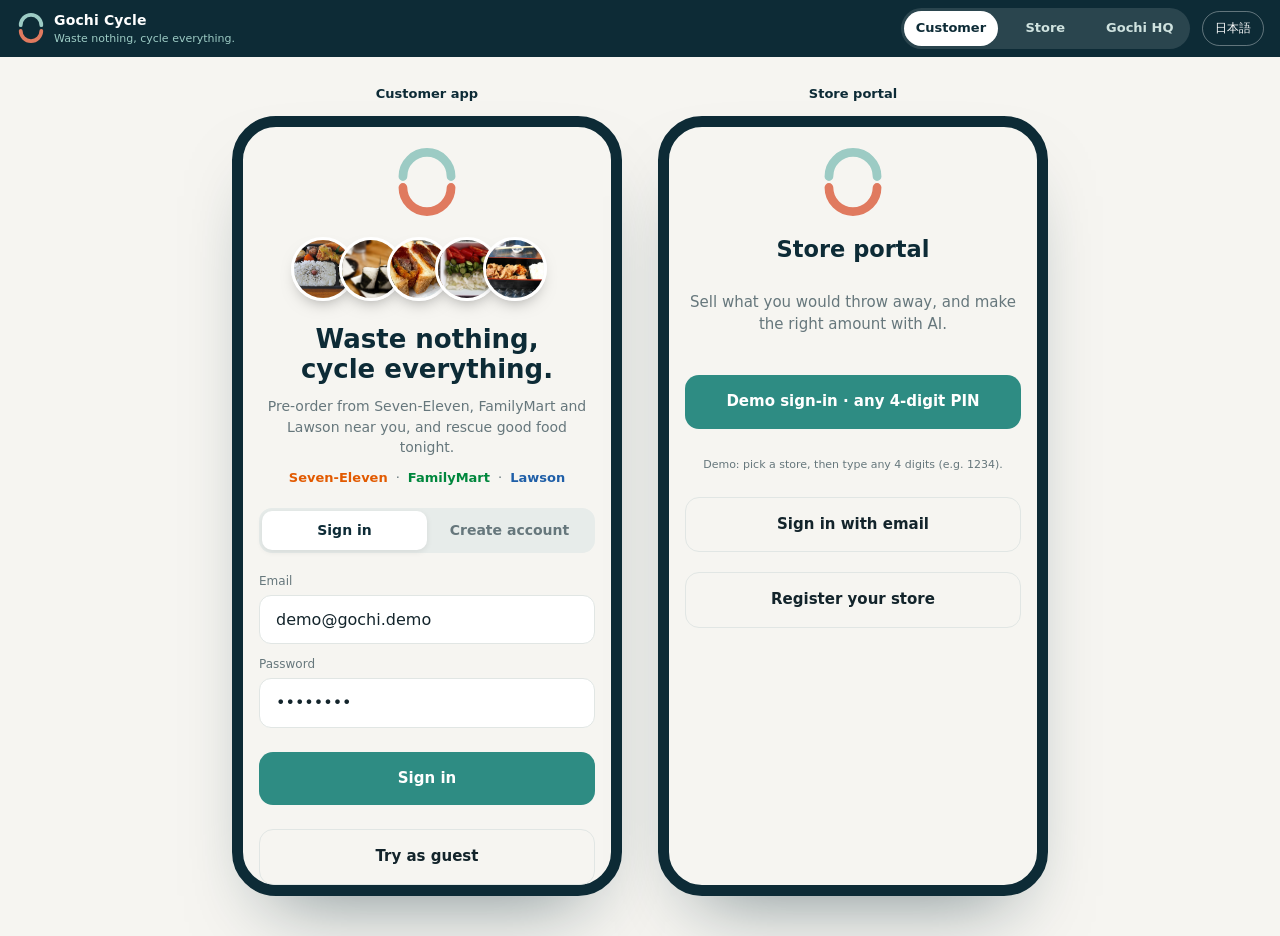
==== commit 1f6a13cc: "Unslop pass: line icons instead of emoji, plain copy, 400-600 weights, quiet chrome with teal as the" ====
--- a/index.html
+++ b/index.html
@@ -14,7 +14,7 @@
   <header class="top">
     <a class="brand" href="./" aria-label="Gochi Cycle home">
       <svg class="mark" viewBox="0 0 32 32" aria-hidden="true"><path d="M5 13a11 11 0 0 1 22 0" fill="none" stroke="#9CCBC4" stroke-width="4" stroke-linecap="round"/><path d="M27 19a11 11 0 0 1-22 0" fill="none" stroke="#E07A5F" stroke-width="4" stroke-linecap="round"/></svg>
-      <span><b>GOCHI CYCLE</b><small data-i18n="tagline"></small></span>
+      <span><b>Gochi Cycle</b><small data-i18n="tagline"></small></span>
     </a>
     <div class="roles" role="tablist">
       <button data-role="customer" data-i18n="roleCustomer"></button>
--- a/css/app.css
+++ b/css/app.css
@@ -16,18 +16,18 @@
 a{color:var(--teal)}
 
 /* ---------- top bar ---------- */
-.top{position:sticky;top:0;z-index:20;display:flex;align-items:center;gap:10px;padding:calc(8px + var(--sat)) 14px 8px;background:var(--navy);color:#fff}
+.top{position:sticky;top:0;z-index:20;display:flex;align-items:center;gap:12px;padding:calc(8px + var(--sat)) 16px 8px;background:var(--navy);color:#fff}
 .brand{display:flex;align-items:center;gap:8px;color:#fff;text-decoration:none;margin-right:auto;min-width:0}
 .mark{width:30px;height:30px;flex:none}
 .brand b{display:block;font-weight:900;letter-spacing:.2em;font-size:13px}
 .brand small{display:block;font-size:11px;color:var(--soft);white-space:nowrap;overflow:hidden;text-overflow:ellipsis}
 .roles{position:relative;display:grid;grid-template-columns:1fr 1fr 1fr;background:rgba(255,255,255,.12);border-radius:999px;padding:3px}
-.roles button{position:relative;z-index:1;border:0;background:none;color:#cfe2df;padding:6px 12px;border-radius:999px;font-size:13px;font-weight:600;cursor:pointer;transition:color .2s}
+.roles button{position:relative;z-index:1;border:0;background:none;color:#cfe2df;padding:8px 12px;border-radius:999px;font-size:13px;font-weight:600;cursor:pointer;transition:color .2s}
 .roles button.on{color:var(--navy)}
 .roles i{position:absolute;top:3px;bottom:3px;left:3px;width:calc(33.33% - 2px);background:#fff;border-radius:999px;transition:transform .35s var(--ease)}
 body[data-role=store] .roles i{transform:translateX(100%)}body[data-role=admin] .roles i{transform:translateX(200%)}
-.roles button{padding:6px 10px}
-.lang{border:1px solid rgba(255,255,255,.35);background:none;color:#fff;border-radius:999px;padding:6px 10px;font-size:12px;cursor:pointer}
+.roles button{padding:8px 12px}
+.lang{border:1px solid rgba(255,255,255,.35);background:none;color:#fff;border-radius:999px;padding:8px 12px;font-size:12px;cursor:pointer}
 
 /* ---------- stage: phone = one full-screen app ---------- */
 .stage{display:block}
@@ -48,11 +48,11 @@
   #paneAdmin{width:min(1100px,100%)}
   .device.dash{width:100%!important;border:0!important;border-radius:24px!important;height:auto!important;min-height:calc(100vh - 120px);box-shadow:0 30px 60px -40px rgba(13,43,54,.4)!important;overflow:visible!important}
   .device.dash .scr{overflow:visible}
-  .panecap{display:block;text-align:center;margin:0 0 10px;font-weight:700;color:var(--navy);letter-spacing:.06em;font-size:13px;text-transform:uppercase}
+  .panecap{display:block;text-align:center;margin:0 0 12px;font-weight:700;color:var(--navy);letter-spacing:.06em;font-size:13px;text-transform:uppercase}
   .device{width:390px;height:min(820px,calc(100vh - 120px));border:11px solid var(--navy);border-radius:44px;box-shadow:0 40px 80px -40px rgba(13,43,54,.55)}
-  .story{display:block;max-width:300px;padding-top:34px}
-  .story h1{font-size:24px;line-height:1.25;color:var(--navy);margin:0 0 14px}
-  .story ol{padding-left:18px;margin:0 0 16px}.story li{margin-bottom:10px;color:var(--ink)}
+  .story{display:block;max-width:300px;padding-top:32px}
+  .story h1{font-size:24px;line-height:1.25;color:var(--navy);margin:0 0 16px}
+  .story ol{padding-left:20px;margin:0 0 16px}.story li{margin-bottom:12px;color:var(--ink)}
   .story .small{font-size:12px;color:var(--grey)}
 }
 @media (min-width:1000px) and (max-width:1340px){.story{display:none}}
@@ -60,12 +60,12 @@
 /* ---------- shared bits ---------- */
 .ttl{margin:4px 0 12px;font-size:20px;color:var(--navy);letter-spacing:-.01em}
 .ttlrow{display:flex;justify-content:space-between;align-items:center;gap:8px}
-.sub{margin:18px 0 6px;color:var(--navy)}
+.sub{margin:20px 0 8px;color:var(--navy)}
 .muted{color:var(--grey)}.sm{font-size:13px}
-.fine{font-size:11px;color:var(--grey);text-align:center;margin:14px 0 0}
-.emptyc{color:var(--grey);text-align:center;padding:34px 8px;font-size:14px}
-.card{background:var(--card);border:1px solid var(--line);border-radius:var(--r);padding:14px;margin:12px 0}
-.lbl{display:block;font-size:12px;color:var(--grey);margin:10px 0 6px;font-weight:600}
+.fine{font-size:11px;color:var(--grey);text-align:center;margin:16px 0 0}
+.emptyc{color:var(--grey);text-align:center;padding:32px 8px;font-size:14px}
+.card{background:var(--card);border:1px solid var(--line);border-radius:var(--r);padding:16px;margin:12px 0}
+.lbl{display:block;font-size:12px;color:var(--grey);margin:12px 0 8px;font-weight:600}
 .tag{display:inline-block;font-size:11px;font-weight:700;border-radius:6px;padding:1px 7px;background:var(--mint);color:var(--teal2)}
 .tag.deal{background:#FBE9E3;color:var(--coral-d)}.tag.ok{background:var(--mint);color:var(--teal2)}
 .ai{color:var(--teal2);font-weight:800}
@@ -76,14 +76,14 @@
 .avatar.xs{width:22px;height:22px;font-size:11px;vertical-align:middle}
 .chain{display:inline-grid;place-items:center;width:30px;height:30px;border-radius:10px;font-weight:900;font-size:13px;color:#fff;background:var(--navy);flex:none;box-shadow:inset 0 -3px 0 var(--c,transparent)}
 .cn{font-weight:800}.ar{font-weight:600}
-.cbtn{display:block;width:100%;border:0;border-radius:14px;padding:14px;font-weight:700;margin-top:10px;cursor:pointer;transition:transform .16s var(--ease),background .2s,opacity .2s}
+.cbtn{display:block;width:100%;border:0;border-radius:14px;padding:16px;font-weight:700;margin-top:12px;cursor:pointer;transition:transform .16s var(--ease),background .2s,opacity .2s}
 .cbtn.primary{background:var(--teal);color:#fff}.cbtn.primary:hover{background:var(--teal2)}
 .cbtn.ghost{background:transparent;border:1px solid var(--line)}
 .cbtn.light{background:#fff;color:var(--navy)}
-.cbtn.sm{width:auto;padding:9px 14px;margin:0;font-size:13px}
+.cbtn.sm{width:auto;padding:9px 16px;margin:0;font-size:13px}
 .cbtn:disabled{opacity:.45}
 .cbtn:active,.srow:active,.add:active,.mini-btn:active,.keypad button:active,.person:active{transform:scale(.97)}
-.mini-btn{border:0;background:var(--navy);color:#fff;border-radius:10px;padding:8px 10px;font-size:12px;font-weight:700;cursor:pointer;white-space:nowrap;transition:transform .16s var(--ease)}
+.mini-btn{border:0;background:var(--navy);color:#fff;border-radius:10px;padding:8px 12px;font-size:12px;font-weight:700;cursor:pointer;white-space:nowrap;transition:transform .16s var(--ease)}
 .mini-btn.ok{background:var(--coral)}
 .link{border:0;background:none;color:var(--teal2);font-weight:700;font-size:13px;padding:4px 0;cursor:pointer}.link.danger{color:var(--err)}
 .okmark{color:var(--teal);font-weight:900;font-size:20px}
@@ -96,37 +96,37 @@
 @keyframes vt-out{to{opacity:0;transform:translateX(-14px)}}@keyframes vt-in{from{opacity:0;transform:translateX(18px)}}
 
 /* bottom nav */
-.bnav{position:absolute;left:0;right:0;bottom:0;display:flex;background:rgba(255,255,255,.9);backdrop-filter:saturate(1.6) blur(14px);-webkit-backdrop-filter:saturate(1.6) blur(14px);border-top:1px solid var(--line);padding:6px 4px calc(8px + var(--sab));z-index:6}
+.bnav{position:absolute;left:0;right:0;bottom:0;display:flex;background:rgba(255,255,255,.9);backdrop-filter:saturate(1.6) blur(14px);-webkit-backdrop-filter:saturate(1.6) blur(14px);border-top:1px solid var(--line);padding:8px 4px calc(8px + var(--sab));z-index:6}
 .bnav button{position:relative;flex:1;border:0;background:none;font-size:11px;color:var(--grey);display:flex;flex-direction:column;align-items:center;gap:2px;padding:4px 0;cursor:pointer;transition:color .2s}
 .bnav svg{width:23px;height:23px;fill:none;stroke:currentColor;stroke-width:1.8;stroke-linecap:round;stroke-linejoin:round;transition:transform .3s var(--ease)}
 .bnav button.on{color:var(--teal2);font-weight:700}.bnav button.on svg{transform:translateY(-2px)}
 .dot{position:absolute;top:2px;left:calc(50% + 8px);width:8px;height:8px;border-radius:50%;background:var(--coral);box-shadow:0 0 0 2px #fff}
 
 /* ---------- customer ---------- */
-.login{display:flex;flex-direction:column;gap:10px;text-align:center;padding-top:8px}
+.login{display:flex;flex-direction:column;gap:12px;text-align:center;padding-top:8px}
 .biglogo{width:70px;height:70px;margin:0 auto;animation:spinin 1s var(--ease)}
 @keyframes spinin{from{transform:rotate(-140deg) scale(.5);opacity:0}to{transform:none;opacity:1}}
-.hero-photos{display:flex;justify-content:center;margin:6px 0 4px}
-.hero-photos span{width:64px;height:64px;border-radius:50%;overflow:hidden;border:3px solid #fff;margin-left:-14px;box-shadow:0 8px 18px -10px rgba(0,0,0,.5);animation:rise .6s var(--ease) both;animation-delay:calc(200ms + var(--i)*70ms)}
+.hero-photos{display:flex;justify-content:center;margin:8px 0 4px}
+.hero-photos span{width:64px;height:64px;border-radius:50%;overflow:hidden;border:3px solid #fff;margin-left:-16px;box-shadow:0 8px 18px -10px rgba(0,0,0,.5);animation:rise .6s var(--ease) both;animation-delay:calc(200ms + var(--i)*70ms)}
 .hero-photos .ph{height:100%;aspect-ratio:auto;border-radius:0}
-.login h2{margin:6px 0 0;color:var(--navy);font-size:26px;line-height:1.15;letter-spacing:-.02em}
+.login h2{margin:8px 0 0;color:var(--navy);font-size:26px;line-height:1.15;letter-spacing:-.02em}
 .login p{margin:0;color:var(--grey);font-size:14px}
-.chainnames{display:flex;justify-content:center;gap:6px;font-size:13px;flex-wrap:wrap}.chainnames i{color:var(--grey);font-style:normal}
+.chainnames{display:flex;justify-content:center;gap:8px;font-size:13px;flex-wrap:wrap}.chainnames i{color:var(--grey);font-style:normal}
 .fld{display:flex;flex-direction:column;gap:5px;text-align:left;font-size:12px;color:var(--grey);font-weight:600}
-.fld input,.fld select,.frow input,.frow select{padding:12px 14px;border:1px solid var(--line);border-radius:12px;background:#fff;width:100%;min-width:0}
+.fld input,.fld select,.frow input,.frow select{padding:12px 16px;border:1px solid var(--line);border-radius:12px;background:#fff;width:100%;min-width:0}
 .fld input:focus,.search:focus{outline:2px solid var(--soft);border-color:var(--teal)}
 .hello{display:flex;justify-content:space-between;align-items:center;margin-bottom:12px}
 .hello b{display:block;font-size:21px;color:var(--navy);letter-spacing:-.01em}.hello small{color:var(--grey);font-size:12px}
-.banner{position:relative;display:flex;justify-content:space-between;align-items:center;gap:10px;background:var(--navy);color:#fff;border-radius:18px;padding:16px;margin-bottom:12px;overflow:hidden}
-.banner b{font-size:17px;display:block}.banner small{font-size:12px;font-weight:700;background:#fff;border-radius:6px;padding:2px 6px;display:inline-block;margin-top:6px}
-.bannerimg{width:92px;height:92px;aspect-ratio:auto;border-radius:50%;margin:-26px -26px -26px 0;border:4px solid rgba(255,255,255,.15);flex:none}
+.banner{position:relative;display:flex;justify-content:space-between;align-items:center;gap:12px;background:var(--navy);color:#fff;border-radius:18px;padding:16px;margin-bottom:12px;overflow:hidden}
+.banner b{font-size:17px;display:block}.banner small{font-size:12px;font-weight:700;background:#fff;border-radius:6px;padding:2px 8px;display:inline-block;margin-top:8px}
+.bannerimg{width:92px;height:92px;aspect-ratio:auto;border-radius:50%;margin:-28px -28px -28px 0;border:4px solid rgba(255,255,255,.15);flex:none}
 .mode{position:relative;display:grid;grid-template-columns:1fr 1fr;background:#e7ecea;border-radius:13px;padding:3px;margin-bottom:8px}
 .mode button{position:relative;z-index:1;border:0;background:none;font-size:14px;font-weight:700;padding:9px 4px;color:var(--grey);cursor:pointer;transition:color .2s}
 .mode button.on{color:var(--navy)}
 .mode i{position:absolute;top:3px;left:3px;width:calc(50% - 3px);height:calc(100% - 6px);background:#fff;border-radius:10px;box-shadow:0 2px 6px rgba(0,0,0,.08);transition:transform .35s var(--ease)}
-.hint{font-size:12px;color:var(--grey);margin:2px 0 10px}
-.search{width:100%;padding:11px 14px;border:1px solid var(--line);border-radius:12px;background:#fff;margin-bottom:10px}
-.chips{display:flex;gap:6px;overflow-x:auto;margin:0 -16px 12px;padding:0 16px;scrollbar-width:none}
+.hint{font-size:12px;color:var(--grey);margin:2px 0 12px}
+.search{width:100%;padding:11px 16px;border:1px solid var(--line);border-radius:12px;background:#fff;margin-bottom:12px}
+.chips{display:flex;gap:8px;overflow-x:auto;margin:0 -16px 12px;padding:0 16px;scrollbar-width:none}
 .chips button{flex:none;border:1px solid var(--line);background:#fff;border-radius:999px;padding:7px 13px;font-size:13px;font-weight:700;color:var(--c,var(--ink));cursor:pointer;transition:background .2s,color .2s}
 .chips button.on{background:var(--c,var(--navy));color:#fff;border-color:transparent}
 .map{position:relative;height:180px;border-radius:18px;margin-bottom:12px;overflow:hidden;border:1px solid var(--line);background:
@@ -145,12 +145,12 @@
 .srow{display:flex;align-items:center;gap:12px;text-align:left;background:#fff;border:1px solid var(--line);border-radius:16px;padding:12px;cursor:pointer;width:100%;transition:transform .16s var(--ease),box-shadow .2s}
 .srow:hover{box-shadow:0 8px 20px -14px rgba(13,43,54,.4)}
 .sinfo{flex:1;min-width:0;display:flex;flex-direction:column}.sinfo b{font-size:14px}.sinfo small{color:var(--grey);font-size:12px}
-.thumbs{display:flex}.thumbs .ph{border:2px solid #fff;margin-left:-10px}
+.thumbs{display:flex}.thumbs .ph{border:2px solid #fff;margin-left:-12px}
 .go{color:var(--grey);font-size:22px}
-.shead{display:flex;align-items:center;gap:10px;margin-bottom:12px}
+.shead{display:flex;align-items:center;gap:12px;margin-bottom:12px}
 .shead b{display:block;font-size:15px}.shead small{color:var(--grey);font-size:12px}
 .back{background:#fff;border:1px solid var(--line);min-width:38px;height:38px;border-radius:12px;font-size:22px;cursor:pointer;line-height:1}
-.grid{display:grid;grid-template-columns:1fr 1fr;gap:10px}
+.grid{display:grid;grid-template-columns:1fr 1fr;gap:12px}
 .pcard{position:relative;background:#fff;border:1px solid var(--line);border-radius:18px;padding:8px;display:flex;flex-direction:column;overflow:hidden}
 .pcard .pc{position:relative;display:flex;flex-direction:column;gap:2px;padding:8px 4px 4px}
 .pcard b{font-size:13px;line-height:1.3;padding-right:36px}
@@ -162,35 +162,35 @@
 .fab{position:absolute;right:16px;bottom:calc(84px + var(--sab));width:60px;height:60px;border-radius:20px;border:0;background:var(--coral);color:#fff;cursor:pointer;box-shadow:0 14px 28px -10px rgba(224,122,95,.9);transition:transform .3s var(--ease),opacity .3s;z-index:5;display:grid;place-items:center}
 .fab svg{width:26px;height:26px;fill:none;stroke:#fff;stroke-width:2;stroke-linecap:round;stroke-linejoin:round}
 .fab.hide{transform:scale(0) rotate(-30deg);opacity:0;pointer-events:none}
-.badge{position:absolute;top:-6px;right:-6px;min-width:24px;height:24px;border-radius:12px;background:var(--navy);font-size:12px;display:grid;place-items:center;padding:0 6px;border:2px solid #fff}
+.badge{position:absolute;top:-6px;right:-6px;min-width:24px;height:24px;border-radius:12px;background:var(--navy);font-size:12px;display:grid;place-items:center;padding:0 8px;border:2px solid #fff}
 .flyer{position:fixed;z-index:99;border-radius:14px;object-fit:cover;pointer-events:none;box-shadow:0 10px 24px -8px rgba(0,0,0,.5)}
-.ocard{display:grid;grid-template-columns:56px 1fr auto;gap:10px;align-items:center;background:#fff;border:1px solid var(--line);border-radius:18px;padding:10px;margin-bottom:10px}
+.ocard{display:grid;grid-template-columns:56px 1fr auto;gap:12px;align-items:center;background:#fff;border:1px solid var(--line);border-radius:18px;padding:12px;margin-bottom:12px}
 .oimg .ph{width:56px;height:56px;aspect-ratio:auto}
 .oinfo{display:flex;flex-direction:column;gap:2px;min-width:0}.oinfo b{font-size:13px}.oinfo small{color:var(--grey);font-size:11px;white-space:nowrap;overflow:hidden;text-overflow:ellipsis}
 .steps{display:flex;gap:4px;margin-top:5px}.steps span{flex:1;height:5px;border-radius:3px;background:#e3e9e7;transition:background .6s var(--ease)}.steps span.on{background:var(--teal)}
 .stat{font-size:12px;font-weight:800;color:var(--teal2)}.stat.s2{color:var(--coral-d);animation:pulse 1.6s infinite}.stat.s3{color:var(--grey)}
 @keyframes pulse{50%{opacity:.55}}
 .ocode{text-align:center}.ocode small{display:block;font-size:10px;color:var(--grey)}.ocode b{font-size:21px;letter-spacing:.08em;color:var(--navy);font-variant-numeric:tabular-nums}
-.prof{text-align:center;padding:10px 0 4px}.prof b{display:block;font-size:19px}
-.mini{display:grid;grid-template-columns:1fr 1fr;gap:8px}.mini div{background:#fff;border:1px solid var(--line);border-radius:16px;padding:14px 8px;text-align:center}
+.prof{text-align:center;padding:12px 0 4px}.prof b{display:block;font-size:19px}
+.mini{display:grid;grid-template-columns:1fr 1fr;gap:8px}.mini div{background:#fff;border:1px solid var(--line);border-radius:16px;padding:16px 8px;text-align:center}
 .mini b{display:block;color:var(--navy);font-size:20px;font-variant-numeric:tabular-nums}.mini small{font-size:11px;color:var(--grey)}
 
 /* sheet */
 .scrim{position:absolute;inset:0;background:rgba(13,43,54,.38);opacity:0;pointer-events:none;transition:opacity .3s;z-index:8}
 .scrim.on{opacity:1;pointer-events:auto}
-.sheet{position:absolute;left:0;right:0;bottom:0;max-height:86%;overflow-y:auto;background:#fff;border-radius:24px 24px 0 0;padding:10px 18px calc(22px + var(--sab));transform:translateY(105%);transition:transform .5s var(--drawer);z-index:9;box-shadow:0 -20px 40px -20px rgba(0,0,0,.3)}
+.sheet{position:absolute;left:0;right:0;bottom:0;max-height:86%;overflow-y:auto;background:#fff;border-radius:24px 24px 0 0;padding:12px 20px calc(24px + var(--sab));transform:translateY(105%);transition:transform .5s var(--drawer);z-index:9;box-shadow:0 -20px 40px -20px rgba(0,0,0,.3)}
 .sheet.on{transform:none}.sheet.tall{max-height:94%}
-.grab{display:block;width:42px;height:5px;border-radius:3px;background:#d5dddb;margin:0 auto 10px;cursor:grab;touch-action:none}
+.grab{display:block;width:42px;height:5px;border-radius:3px;background:#d5dddb;margin:0 auto 12px;cursor:grab;touch-action:none}
 .sheet h3{margin:2px 0 4px;color:var(--navy);font-size:19px;touch-action:none}
-.line{display:grid;grid-template-columns:40px 1fr auto 62px;align-items:center;gap:10px;padding:10px 0;border-bottom:1px solid #eef2f1;font-size:13px}
+.line{display:grid;grid-template-columns:40px 1fr auto 62px;align-items:center;gap:12px;padding:12px 0;border-bottom:1px solid #eef2f1;font-size:13px}
 .line em{color:var(--coral-d);font-style:normal;font-weight:800;font-size:11px}.lp{text-align:right;font-weight:800}
 .qty{display:flex;align-items:center;gap:8px}.qty button{width:30px;height:30px;border-radius:10px;border:1px solid var(--line);background:#fff;cursor:pointer}
-.slotpick{margin:14px 0 4px;display:flex;flex-direction:column;gap:8px}.slotpick small{color:var(--grey);font-weight:600}
-.seg2{display:flex;gap:6px;flex-wrap:wrap}.seg2 button{border:1px solid var(--line);background:#fff;border-radius:11px;padding:8px 11px;font-size:13px;font-weight:600;cursor:pointer;transition:background .2s,color .2s}
+.slotpick{margin:16px 0 4px;display:flex;flex-direction:column;gap:8px}.slotpick small{color:var(--grey);font-weight:600}
+.seg2{display:flex;gap:8px;flex-wrap:wrap}.seg2 button{border:1px solid var(--line);background:#fff;border-radius:11px;padding:8px 11px;font-size:13px;font-weight:600;cursor:pointer;transition:background .2s,color .2s}
 .seg2 button.on{background:var(--navy);color:#fff;border-color:var(--navy)}
 .tot{display:flex;justify-content:space-between;align-items:baseline;margin-top:12px}.tot b{font-size:24px;color:var(--navy)}
 .save{margin:2px 0 0;color:var(--coral-d);font-weight:800;font-size:13px}
-.done{position:absolute;inset:0;z-index:12;display:flex;flex-direction:column;align-items:center;justify-content:center;gap:6px;background:rgba(255,255,255,.94);backdrop-filter:blur(6px);animation:fadein .3s ease both}
+.done{position:absolute;inset:0;z-index:12;display:flex;flex-direction:column;align-items:center;justify-content:center;gap:8px;background:rgba(255,255,255,.94);backdrop-filter:blur(6px);animation:fadein .3s ease both}
 .done b{font-size:22px;color:var(--navy)}.done small{color:var(--grey)}
 .burst svg{width:88px;height:88px;fill:none;stroke:var(--teal);stroke-width:3;stroke-linecap:round;stroke-linejoin:round}
 .burst circle{stroke-dasharray:151;stroke-dashoffset:151;animation:draw .6s var(--ease) forwards}
@@ -204,33 +204,33 @@
 .bell svg{width:22px;height:22px;fill:none;stroke:var(--navy);stroke-width:1.8;stroke-linecap:round;stroke-linejoin:round}
 .bell em{position:absolute;top:-5px;right:-5px;background:var(--coral);color:#fff;font-style:normal;font-size:11px;font-weight:800;min-width:20px;height:20px;border-radius:10px;display:grid;place-items:center;border:2px solid #fff;animation:pop .4s var(--ease)}
 @keyframes pop{0%{transform:scale(0)}60%{transform:scale(1.25)}100%{transform:scale(1)}}
-.plogin{text-align:center;display:flex;flex-direction:column;gap:10px;padding-top:6px}
+.plogin{text-align:center;display:flex;flex-direction:column;gap:12px;padding-top:8px}
 .plogin .back{align-self:flex-start}.plogin h2{margin:4px 0 0;color:var(--navy)}
-.who{display:grid;grid-template-columns:1fr 1fr;gap:10px}
-.person{display:flex;flex-direction:column;align-items:center;gap:6px;background:#fff;border:1px solid var(--line);border-radius:18px;padding:18px 8px;cursor:pointer;transition:transform .16s var(--ease)}
+.who{display:grid;grid-template-columns:1fr 1fr;gap:12px}
+.person{display:flex;flex-direction:column;align-items:center;gap:8px;background:#fff;border:1px solid var(--line);border-radius:18px;padding:20px 8px;cursor:pointer;transition:transform .16s var(--ease)}
 .person small{color:var(--grey)}
-.pindots{display:flex;justify-content:center;gap:14px;margin:6px 0}
+.pindots{display:flex;justify-content:center;gap:16px;margin:8px 0}
 .pindots i{width:14px;height:14px;border-radius:50%;border:2px solid var(--navy);transition:background .15s,transform .2s var(--ease)}
 .pindots i.on{background:var(--navy);transform:scale(1.1)}
 .pindots.shake{animation:shake .4s}
 @keyframes shake{20%,60%{transform:translateX(-8px)}40%,80%{transform:translateX(8px)}}
-.keypad{display:grid;grid-template-columns:repeat(3,1fr);gap:10px;max-width:280px;margin:4px auto 0;width:100%}
+.keypad{display:grid;grid-template-columns:repeat(3,1fr);gap:12px;max-width:280px;margin:4px auto 0;width:100%}
 .keypad button{height:58px;border-radius:18px;border:1px solid var(--line);background:#fff;font-size:22px;font-weight:600;cursor:pointer;transition:transform .12s var(--ease),background .15s}
 .keypad button:hover{background:var(--mint)}
-.ctrls{display:flex;flex-direction:column;gap:10px}
+.ctrls{display:flex;flex-direction:column;gap:12px}
 .days button{flex:1;min-width:38px;padding:8px 0}
 .range{display:flex;flex-direction:column;gap:4px;font-size:13px;color:var(--grey)}.range b{color:var(--navy)}
 input[type=range]{width:100%;accent-color:var(--teal);height:28px}
-.tog{display:flex;align-items:center;gap:10px;font-size:14px;cursor:pointer}
+.tog{display:flex;align-items:center;gap:12px;font-size:14px;cursor:pointer}
 .tog input{position:absolute;opacity:0}
 .tog span{width:44px;height:26px;border-radius:13px;background:#d3dbd9;position:relative;transition:background .25s}
 .tog span::after{content:"";position:absolute;top:3px;left:3px;width:20px;height:20px;border-radius:50%;background:#fff;box-shadow:0 1px 3px rgba(0,0,0,.25);transition:transform .3s var(--ease)}
 .tog input:checked+span{background:var(--teal)}.tog input:checked+span::after{transform:translateX(18px)}
-.kpi2{display:flex;align-items:center;gap:12px;background:var(--navy);color:#fff;border-radius:18px;padding:14px 16px;margin:12px 0}
+.kpi2{display:flex;align-items:center;gap:12px;background:var(--navy);color:#fff;border-radius:18px;padding:16px 16px;margin:12px 0}
 .kpi2 div{flex:none}.kpi2 small{display:block;font-size:11px;color:var(--soft)}.kpi2 b{font-size:30px;line-height:1.1}
 .kpi2 .cbtn{margin:0;flex:1;background:var(--coral);font-size:13px;padding:12px 8px}
 .plist{display:flex;flex-direction:column;gap:8px}
-.prow{display:grid;grid-template-columns:54px 1fr;gap:10px;align-items:center;background:#fff;border:1px solid var(--line);border-radius:16px;padding:10px}
+.prow{display:grid;grid-template-columns:54px 1fr;gap:12px;align-items:center;background:#fff;border:1px solid var(--line);border-radius:16px;padding:12px}
 .prow .ph{width:54px;height:54px;aspect-ratio:auto}
 .prow .pr{display:flex;flex-direction:column;gap:3px;min-width:0}.prow small{color:var(--grey);font-size:12px}
 .prow .mini-btn{grid-column:1/-1;background:var(--mint);color:var(--teal2)}
@@ -238,41 +238,41 @@
 .bar i{position:absolute;left:0;top:0;bottom:0;background:var(--teal);border-radius:3px;transition:width .6s var(--ease);z-index:1}
 .bar i.u{background:#cdd6d3;z-index:0}
 .mk{font-size:13px;font-weight:700}.mk em{color:var(--coral-d);font-style:normal}
-.lcard{display:grid;grid-template-columns:70px 1fr;gap:12px;background:#fff;border:1px solid var(--line);border-radius:18px;padding:10px;margin-bottom:10px}
+.lcard{display:grid;grid-template-columns:70px 1fr;gap:12px;background:#fff;border:1px solid var(--line);border-radius:18px;padding:12px;margin-bottom:12px}
 .lcard .ph{width:70px;height:70px;aspect-ratio:auto}
 .lc{display:flex;flex-direction:column;gap:4px;min-width:0}.lc small{color:var(--grey);font-size:11px}
 .off-s{font-style:normal;color:var(--coral-d);font-size:12px}
-.acts{display:flex;gap:14px}
-.prodpick{display:flex;gap:8px;overflow-x:auto;margin:0 -18px;padding:2px 18px 6px;scrollbar-width:none}
+.acts{display:flex;gap:16px}
+.prodpick{display:flex;gap:8px;overflow-x:auto;margin:0 -20px;padding:2px 20px 8px;scrollbar-width:none}
 .prodpick button{flex:none;width:84px;border:2px solid transparent;background:#f3f6f5;border-radius:14px;padding:4px;cursor:pointer;font-size:11px;font-weight:600;transition:border-color .2s,transform .16s var(--ease)}
 .prodpick button.on{border-color:var(--teal);background:var(--mint)}
 .prodpick .ph{aspect-ratio:1;margin-bottom:3px;border-radius:10px}
-.frow{display:grid;grid-template-columns:1fr 1fr;gap:10px;margin-top:10px;align-items:end}
-.frow3{display:grid;grid-template-columns:repeat(3,1fr);gap:8px;margin-top:10px}
-.frow3 input{padding:11px 6px;border:1px solid var(--line);border-radius:12px;background:#fff;width:100%}
+.frow{display:grid;grid-template-columns:1fr 1fr;gap:12px;margin-top:12px;align-items:end}
+.frow3{display:grid;grid-template-columns:repeat(3,1fr);gap:8px;margin-top:12px}
+.frow3 input{padding:11px 8px;border:1px solid var(--line);border-radius:12px;background:#fff;width:100%}
 .stepper{display:flex;align-items:center;justify-content:space-between;border:1px solid var(--line);border-radius:12px;background:#fff;padding:4px}
 .stepper button{width:38px;height:38px;border-radius:9px;border:0;background:var(--mint);font-size:18px;cursor:pointer}.stepper b{font-size:17px;color:var(--ink)}
 .dval{color:var(--coral-d);font-size:16px}
 .aichip{display:flex;flex-direction:column;align-items:flex-start;width:100%;border:1px dashed var(--teal);background:var(--mint);color:var(--teal2);border-radius:12px;padding:9px 12px;font-weight:800;cursor:pointer;text-align:left}
 .aichip small{font-weight:500;color:var(--grey);font-size:11px}
 .prev{max-width:180px;margin:0 auto;animation:none}
-.seg3{display:grid;grid-template-columns:repeat(3,1fr);gap:6px;margin-bottom:12px}
-.seg3 button{border:1px solid var(--line);background:#fff;border-radius:12px;padding:9px 4px;font-size:13px;font-weight:700;cursor:pointer;display:flex;justify-content:center;gap:6px;transition:background .2s,color .2s}
+.seg3{display:grid;grid-template-columns:repeat(3,1fr);gap:8px;margin-bottom:12px}
+.seg3 button{border:1px solid var(--line);background:#fff;border-radius:12px;padding:9px 4px;font-size:13px;font-weight:700;cursor:pointer;display:flex;justify-content:center;gap:8px;transition:background .2s,color .2s}
 .seg3 button.on{background:var(--navy);color:#fff;border-color:var(--navy)}
-.seg3 em{font-style:normal;background:rgba(127,140,140,.2);border-radius:8px;padding:0 6px;font-size:12px}
+.seg3 em{font-style:normal;background:rgba(127,140,140,.2);border-radius:8px;padding:0 8px;font-size:12px}
 .ocard.st{grid-template-columns:56px 1fr auto}
-.wallet{background:linear-gradient(140deg,var(--navy),var(--navy2));color:#fff;border-radius:22px;padding:18px;box-shadow:0 20px 40px -24px rgba(13,43,54,.8)}
+.wallet{background:linear-gradient(140deg,var(--navy),var(--navy2));color:#fff;border-radius:22px;padding:20px;box-shadow:0 20px 40px -24px rgba(13,43,54,.8)}
 .wallet>small{color:var(--soft);font-size:12px}.wallet>b{display:block;font-size:38px;line-height:1.15;font-variant-numeric:tabular-nums}
 .wrow3{display:grid;grid-template-columns:repeat(3,1fr);gap:8px;margin-top:12px;font-weight:700;font-size:14px}
 .wrow3 small{display:block;font-size:10px;color:var(--soft);font-weight:500}
 .txrow{display:flex;justify-content:space-between;align-items:center;gap:8px;padding:11px 2px;border-bottom:1px solid var(--line);font-size:13px}
 .txrow b{color:var(--teal2)}
-.wbars{display:flex;align-items:flex-end;gap:8px;height:130px;margin:6px 0 8px}
+.wbars{display:flex;align-items:flex-end;gap:8px;height:130px;margin:8px 0 8px}
 .wbars span{position:relative;flex:1;height:var(--h);background:var(--soft);border-radius:8px 8px 4px 4px;transform-origin:bottom;animation:grow .7s var(--ease) both;animation-delay:calc(var(--i)*60ms)}
 .wbars span.today{background:var(--coral)}
 .wbars em{position:absolute;top:-17px;left:50%;transform:translateX(-50%);font-style:normal;font-size:10px;color:var(--grey)}
 @keyframes grow{from{transform:scaleY(0)}}
-.accrow{display:grid;grid-template-columns:1fr 40px 40px 52px;gap:6px;font-size:13px;padding:6px 0;border-bottom:1px solid #f0f3f2;align-items:center}
+.accrow{display:grid;grid-template-columns:1fr 40px 40px 52px;gap:8px;font-size:13px;padding:8px 0;border-bottom:1px solid #f0f3f2;align-items:center}
 .wrow{display:grid;grid-template-columns:96px 1fr 44px;gap:8px;align-items:center;font-size:12px;margin:5px 0}
 .wbar{display:block;height:9px;border-radius:5px;background:var(--teal);transform-origin:left;animation:growx .7s var(--ease) both}
 .wbar.neg{background:var(--coral)}
@@ -289,33 +289,33 @@
 @media (prefers-reduced-motion:reduce){*,*::before,*::after{animation:none!important;transition:none!important}}
 
 /* ---------- auth forms ---------- */
-.authf{display:flex;flex-direction:column;gap:10px;text-align:left}
-.mode.auth{margin-top:6px}
+.authf{display:flex;flex-direction:column;gap:12px;text-align:left}
+.mode.auth{margin-top:8px}
 .plogin .cbtn+.cbtn{margin-top:8px}
 
 /* ---------- admin (Gochi HQ) ---------- */
 .scr.wide{padding:16px 16px 40px}
 .ahead{display:flex;justify-content:space-between;align-items:center;margin-bottom:12px}.ahead h2{margin:0;color:var(--navy)}.ahead small{color:var(--grey);font-size:12px}
-.kgrid{display:grid;grid-template-columns:repeat(2,1fr);gap:10px;margin-bottom:10px}
+.kgrid{display:grid;grid-template-columns:repeat(2,1fr);gap:12px;margin-bottom:12px}
 @media (min-width:700px){.kgrid{grid-template-columns:repeat(4,1fr)}}
-.kc{background:#fff;border:1px solid var(--line);border-radius:18px;padding:14px}
+.kc{background:#fff;border:1px solid var(--line);border-radius:18px;padding:16px}
 .kc small{display:block;font-size:11px;color:var(--grey);font-weight:600}.kc b{display:block;font-size:22px;color:var(--navy);margin-top:4px;font-variant-numeric:tabular-nums}
 .kgrid.hero .kc{background:var(--navy);border-color:var(--navy)}.kgrid.hero .kc small{color:var(--soft)}.kgrid.hero .kc b{color:#fff;font-size:24px}
 .kgrid.hero .kc:nth-child(2){background:var(--coral);border-color:var(--coral)}.kgrid.hero .kc:nth-child(2) small{color:#fff}
 .acols{display:grid;gap:12px}@media (min-width:900px){.acols{grid-template-columns:1fr 1fr}}
-.howrow{display:flex;gap:10px;padding:10px 0;border-bottom:1px solid #f0f3f2;animation:rise .5s var(--ease) both;animation-delay:calc(var(--i)*70ms)}
+.howrow{display:flex;gap:12px;padding:12px 0;border-bottom:1px solid #f0f3f2;animation:rise .5s var(--ease) both;animation-delay:calc(var(--i)*70ms)}
 .howrow .num{flex:none;width:26px;height:26px;border-radius:8px;background:var(--mint);color:var(--teal2);display:grid;place-items:center;font-weight:800;font-size:13px}
 .howrow b{display:block;font-size:14px}.howrow small{color:var(--grey);font-size:12px}
-.split{display:flex;height:46px;border-radius:12px;overflow:hidden;margin:4px 0 6px;font-weight:800;font-size:13px;color:#fff}
-.split span{display:flex;flex-direction:column;justify-content:center;padding:0 10px;transform-origin:left;animation:growx .8s var(--ease) both}
-.split em{font-style:normal;font-size:10px;font-weight:600;opacity:.85}.split .a{background:var(--teal)}.split .b{background:var(--coral);animation-delay:.3s;padding:0 6px}
-.scen{display:grid;grid-template-columns:1fr 1fr;gap:8px;margin:10px 0}
+.split{display:flex;height:46px;border-radius:12px;overflow:hidden;margin:4px 0 8px;font-weight:800;font-size:13px;color:#fff}
+.split span{display:flex;flex-direction:column;justify-content:center;padding:0 12px;transform-origin:left;animation:growx .8s var(--ease) both}
+.split em{font-style:normal;font-size:10px;font-weight:600;opacity:.85}.split .a{background:var(--teal)}.split .b{background:var(--coral);animation-delay:.3s;padding:0 8px}
+.scen{display:grid;grid-template-columns:1fr 1fr;gap:8px;margin:12px 0}
 .scen div{background:var(--bg);border-radius:14px;padding:12px;animation:rise .5s var(--ease) both;animation-delay:calc(var(--i)*70ms);transition:background .2s}
 .scen small{display:block;font-size:11px;color:var(--grey)}.scen b{display:block;color:var(--navy);font-size:16px}.scen em{font-style:normal;font-size:12px;font-weight:700;color:var(--teal2)}.scen em.neg{color:var(--err)}
 .tablewrap{overflow-x:auto}
 .atable{width:100%;border-collapse:collapse;font-size:13px;margin-top:8px}
-.atable th{text-align:left;color:var(--grey);font-size:11px;font-weight:700;padding:8px 6px;border-bottom:1px solid var(--line);white-space:nowrap}
-.atable td{padding:9px 6px;border-bottom:1px solid #f0f3f2;white-space:nowrap;font-variant-numeric:tabular-nums;transition:background .2s}
+.atable th{text-align:left;color:var(--grey);font-size:11px;font-weight:700;padding:8px 8px;border-bottom:1px solid var(--line);white-space:nowrap}
+.atable td{padding:9px 8px;border-bottom:1px solid #f0f3f2;white-space:nowrap;font-variant-numeric:tabular-nums;transition:background .2s}
 
 /* ---------- hover & focus: every interactive thing responds ---------- */
 :focus-visible{outline:3px solid var(--soft);outline-offset:2px}
@@ -361,9 +361,77 @@
 @media (max-width:520px){
   .brand small{display:none}
   .brand b{font-size:12px;letter-spacing:.14em}
-  .roles button{padding:6px 8px;font-size:12px;white-space:nowrap}
-  .lang{padding:6px 8px;font-size:11px;white-space:nowrap}
+  .roles button{padding:8px 8px;font-size:12px;white-space:nowrap}
+  .lang{padding:8px 8px;font-size:11px;white-space:nowrap}
 }
 @media (max-width:380px){.brand b{display:none}}
 
-.frow3>*{min-width:0}.frow3 input{font-size:14px;padding:10px 4px}
+.frow3>*{min-width:0}.frow3 input{font-size:14px;padding:12px 4px}
+
+/* ===== unslop pass (direction: konbini at night · punctual, thrifty, neighbourly · signature: markdown price sticker)
+   Method: unslop by Damir Sokolovsky (@heydamir), CC BY 4.0 ===== */
+
+/* 2 · colour: quiet chrome, teal is the one action colour, coral lives only in the discount sticker */
+.fab{background:var(--navy);box-shadow:0 8px 20px -10px rgba(13,43,54,.45)}
+.badge{background:var(--teal)}
+.kgrid.hero .kc:nth-child(2){background:var(--navy2);border-color:var(--navy2)}
+.kgrid.hero .kc:nth-child(2) small{color:var(--soft)}
+.kpi2 .cbtn{background:var(--teal)}
+.mini-btn.ok{background:var(--teal)}
+.wbars span.today{background:var(--teal)}
+.toast.sold{background:var(--navy)}
+.stat.s2{color:var(--teal2)}
+.banner small{background:#fff}
+
+/* 3 · icons: one line set, one stroke, text-role colour */
+.ico{display:inline-block;vertical-align:-2px;flex:none}
+.hello small .ico{vertical-align:-2px;color:var(--grey)}
+.seg2 .ico{margin-right:2px}
+.bnav svg{stroke-width:1.5}
+.fab svg{stroke-width:1.5}
+.add{display:grid;place-items:center;font-size:0}
+.add .ico{color:#fff}
+
+/* 5 · type: weights 400–600, sentence case, no wide tracking */
+.brand b{font-weight:600;letter-spacing:.01em;font-size:14px}
+.panecap{text-transform:none;letter-spacing:0;font-weight:600}
+.chain{font-weight:600}
+.price,.lp,.tot b,.save,.mini b,.kc b,.wallet>b,.ocode b,.kpi2 b,.wrow3,.scen b,.okmark{font-weight:600}
+.hello b,.ttl,.login h2,.plogin h2,.ahead h2,.sheet h3,.done b,.story h1{font-weight:600;letter-spacing:0}
+.cbtn,.mini-btn,.mode button,.chips button,.seg2 button,.seg3 button,.roles button,.link,.aichip,.tag,.stat,.cn{font-weight:600}
+.sinfo b,.pcard b,.oinfo b,.lc b,.shead b,.phead b,.prof b,.howrow b,.kc small,.lbl,.fld{font-weight:500}
+.banner b{font-weight:600}
+.stat.s2{animation:none}
+
+/* 7 · details + signature: the markdown price sticker (only on discounts) */
+.sticker{position:absolute;top:16px;left:16px;z-index:1;display:inline-block;background:var(--coral);color:#fff;font-size:12px;font-weight:600;font-variant-numeric:tabular-nums;line-height:1;padding:6px 8px;border-radius:3px;transform:rotate(-4deg);box-shadow:0 1px 0 rgba(13,43,54,.18);border:1px dashed rgba(255,255,255,.55);outline:2px solid var(--coral);outline-offset:0}
+.sticker.sm{position:static;transform:rotate(-3deg);font-style:normal;font-size:11px;padding:4px 6px;margin-left:4px}
+.pcard.deal .price{color:var(--ink)}
+.pcard.deal .price s{color:var(--grey)}
+.prev .sticker{top:16px;left:16px}
+.off{display:none}
+
+/* 9 · motion: no loops, no jumps; hover = colour step, press = tiny scale */
+.me{animation:none;box-shadow:0 0 0 4px rgba(47,128,237,.18)}
+.pin{animation:none}
+.hero-photos span{animation:none}
+.howrow,.scen div,.split span{animation:none}
+@media (hover:hover){
+  .cbtn.primary:hover{transform:none;box-shadow:none;background:var(--teal2)}
+  .mini-btn:hover{transform:none;background:var(--teal2)}
+  .add:hover{transform:none;background:var(--teal2)}
+  .add.done:hover{background:var(--navy2)}
+  .srow:hover,.pcard:hover,.ocard:hover,.lcard:hover,.prow:hover,.kc:hover,.mini div:hover,.person:hover{transform:none;box-shadow:none}
+  .srow:hover,.pcard:hover,.ocard:hover,.lcard:hover,.prow:hover,.kc:hover,.mini div:hover,.person:hover{border-color:var(--soft);background:#fbfcfc}
+  .kgrid.hero .kc:hover{background:var(--navy2)}
+  .fab:hover{transform:none;background:var(--navy2)}
+  .bnav button:hover svg{transform:none}
+  .pin:hover{transform:translate(-50%,-100%)}
+  .pcard:hover .ph{filter:none}
+  .keypad button:hover{background:var(--mint);color:var(--ink)}
+  .aichip:hover{background:var(--mint);color:var(--teal2);border-style:solid}
+  .aichip:hover small{color:var(--grey)}
+  .cbtn.light:hover{background:var(--mint);color:var(--navy)}
+}
+
+.pcard .pc small{padding-right:40px}
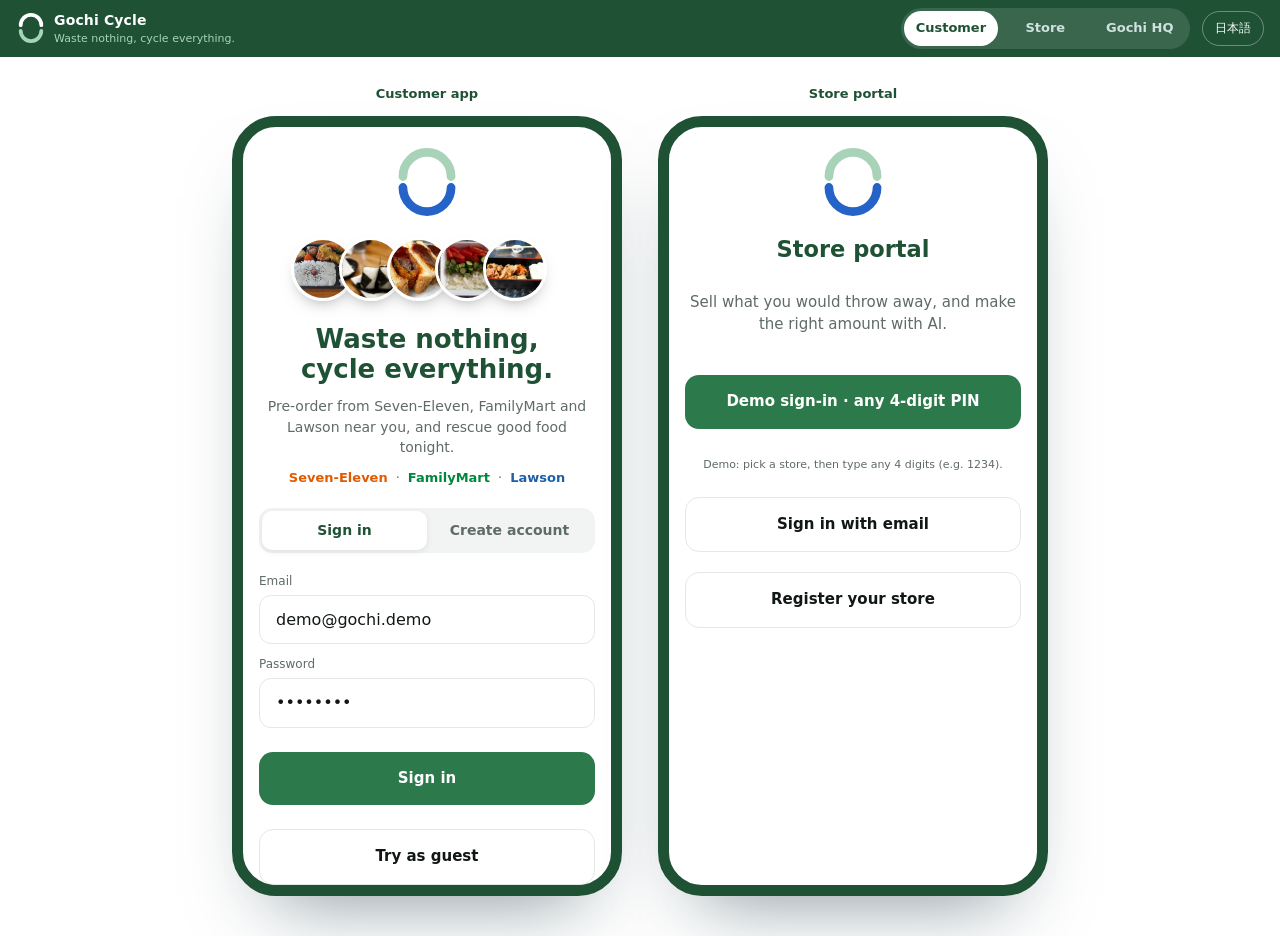
==== commit 67412f2f: "Brand: white background, forest green with blue/black/white; store can edit AI suggestions (make, li" ====
--- a/index.html
+++ b/index.html
@@ -3,17 +3,17 @@
 <head>
   <meta charset="utf-8">
   <meta name="viewport" content="width=device-width, initial-scale=1, viewport-fit=cover">
-  <meta name="theme-color" content="#0D2B36">
+  <meta name="theme-color" content="#1F5135">
   <meta name="apple-mobile-web-app-capable" content="yes">
   <title>Gochi Cycle · waste nothing, cycle everything</title>
   <meta name="description" content="Gochi Cycle: pre-order and leftover rescue for Seven-Eleven, FamilyMart and Lawson in one app, with AI demand forecasting for stores. HiroshimAI Foodtech Hackathon 2026 demo.">
-  <link rel="icon" href="data:image/svg+xml,%3Csvg xmlns='http://www.w3.org/2000/svg' viewBox='0 0 32 32'%3E%3Cpath d='M5 13a11 11 0 0 1 22 0' fill='none' stroke='%239CCBC4' stroke-width='4' stroke-linecap='round'/%3E%3Cpath d='M27 19a11 11 0 0 1-22 0' fill='none' stroke='%23E07A5F' stroke-width='4' stroke-linecap='round'/%3E%3C/svg%3E">
+  <link rel="icon" href="data:image/svg+xml,%3Csvg xmlns='http://www.w3.org/2000/svg' viewBox='0 0 32 32'%3E%3Cpath d='M5 13a11 11 0 0 1 22 0' fill='none' stroke='%231F5135' stroke-width='4' stroke-linecap='round'/%3E%3Cpath d='M27 19a11 11 0 0 1-22 0' fill='none' stroke='%232563C9' stroke-width='4' stroke-linecap='round'/%3E%3C/svg%3E">
   <link rel="stylesheet" href="css/app.css">
 </head>
 <body>
   <header class="top">
     <a class="brand" href="./" aria-label="Gochi Cycle home">
-      <svg class="mark" viewBox="0 0 32 32" aria-hidden="true"><path d="M5 13a11 11 0 0 1 22 0" fill="none" stroke="#9CCBC4" stroke-width="4" stroke-linecap="round"/><path d="M27 19a11 11 0 0 1-22 0" fill="none" stroke="#E07A5F" stroke-width="4" stroke-linecap="round"/></svg>
+      <svg class="mark" viewBox="0 0 32 32" aria-hidden="true"><path d="M5 13a11 11 0 0 1 22 0" fill="none" stroke="#FFFFFF" stroke-width="4" stroke-linecap="round"/><path d="M27 19a11 11 0 0 1-22 0" fill="none" stroke="#A9D3B8" stroke-width="4" stroke-linecap="round"/></svg>
       <span><b>Gochi Cycle</b><small data-i18n="tagline"></small></span>
     </a>
     <div class="roles" role="tablist">
--- a/css/app.css
+++ b/css/app.css
@@ -1,7 +1,7 @@
 /* Gochi Cycle design system: mobile first */
 :root{
-  --navy:#0D2B36;--navy2:#164756;--teal:#2E8C83;--teal2:#25766f;--mint:#E4F0EE;--soft:#9CCBC4;--coral:#E07A5F;--coral-d:#A54A33;
-  --bg:#F6F5F1;--card:#fff;--ink:#13242B;--grey:#66777C;--line:#E1E6E4;--ok:#2E8C83;--err:#C0533A;
+  --navy:#1F5135;--navy2:#173F29;--teal:#2C7A4B;--teal2:#21603A;--mint:#EAF4EE;--soft:#A9D3B8;--coral:#2563C9;--coral-d:#1D4E9E;
+  --bg:#FFFFFF;--card:#fff;--ink:#111814;--grey:#5F6B66;--line:#E3E8E5;--ok:#2C7A4B;--err:#C0392B;
   --r:16px;--ease:cubic-bezier(.23,1,.32,1);--ease-in:cubic-bezier(.5,0,.75,0);--drawer:cubic-bezier(.32,.72,0,1);
   --font:"Segoe UI Variable Text","Segoe UI","Hiragino Sans","Yu Gothic UI","Noto Sans JP",system-ui,-apple-system,sans-serif;
   --sat:env(safe-area-inset-top);--sab:env(safe-area-inset-bottom)
@@ -435,3 +435,24 @@
 }
 
 .pcard .pc small{padding-right:40px}
+
+/* brand: forest green (Gochi Cycle), with blue, black and white */
+.top{background:var(--navy)}
+.device{border-color:var(--navy)}
+.mode,.mode.auth{background:#F1F4F2}
+.map{background-color:#FAFCFB}
+.phead{background:#fff}
+.sticker{background:var(--coral);outline-color:var(--coral)}
+.toast{background:#111814}.toast.ok{background:var(--teal2)}.toast.err{background:var(--err)}
+.kgrid.hero .kc:nth-child(2){background:#111814;border-color:#111814}
+.scen div{background:#F5F8F6}
+/* editable AI suggestions */
+.prow{grid-template-columns:54px 1fr;align-items:start}
+.adj{grid-column:1/-1;display:grid;gap:8px;padding-top:8px;border-top:1px solid var(--line)}
+.adjrow{display:grid;grid-template-columns:72px auto 1fr;align-items:center;gap:12px;font-size:13px}
+.adjrow small{color:var(--grey);font-size:12px;text-align:right}
+.stepper.sm{padding:2px;gap:8px;justify-content:flex-start;width:max-content}
+.stepper.sm button{width:32px;height:32px;border-radius:8px;font-size:16px}
+.stepper.sm b{min-width:40px;text-align:center;font-variant-numeric:tabular-nums}
+.adjact{display:flex;align-items:center;justify-content:space-between;gap:12px}
+.adjact .mini-btn{flex:1;background:var(--teal);color:#fff}
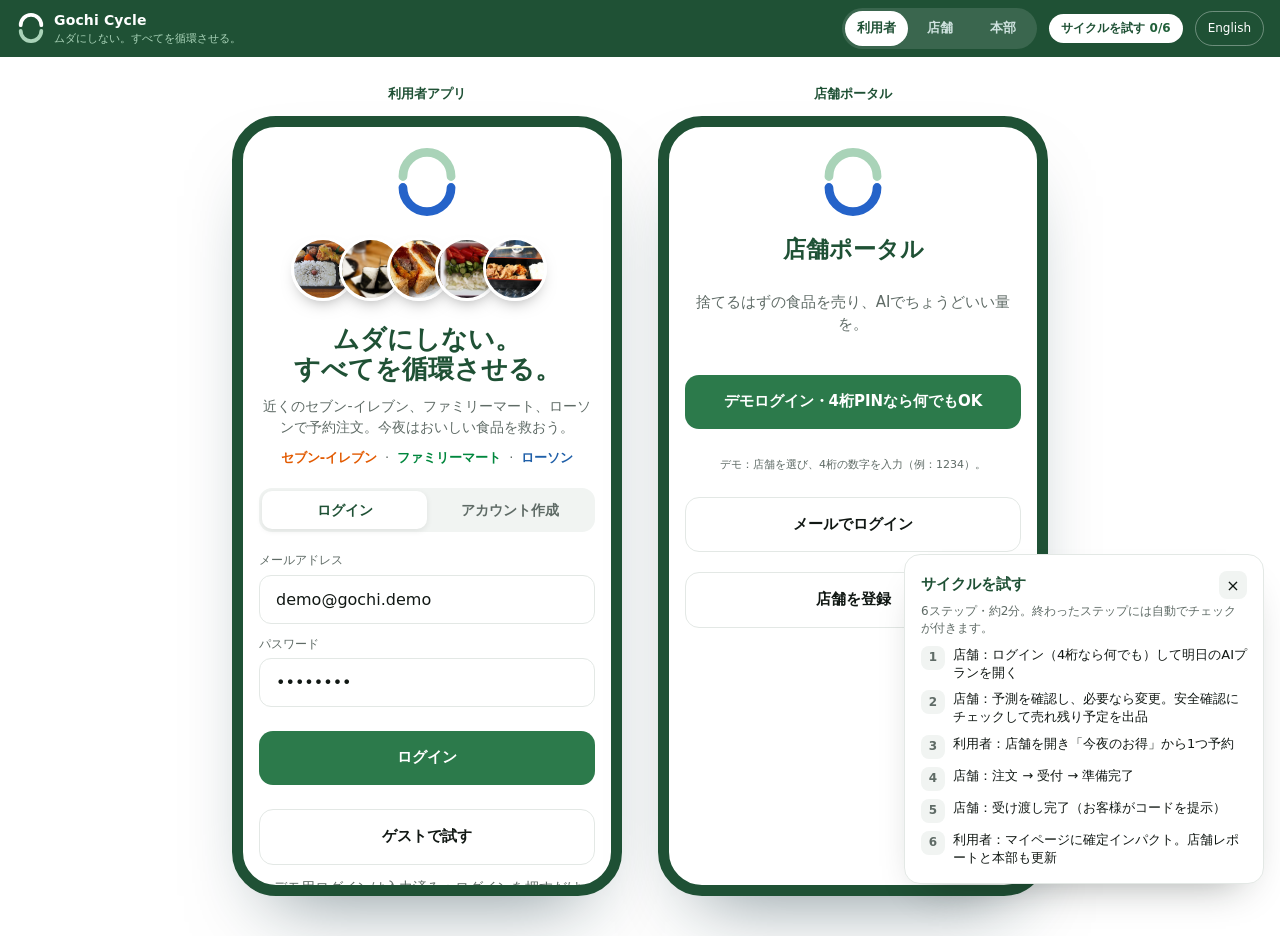
==== commit e89b303a: "P1: forecast range from training error, self-ticking 'Try the cycle' guide, Japanese by default, bil" ====
--- a/index.html
+++ b/index.html
@@ -1,5 +1,5 @@
 <!doctype html>
-<html lang="en">
+<html lang="ja">
 <head>
   <meta charset="utf-8">
   <meta name="viewport" content="width=device-width, initial-scale=1, viewport-fit=cover">
@@ -22,7 +22,8 @@
       <button data-role="admin" data-i18n="roleAdmin"></button>
       <i></i>
     </div>
-    <button id="lang" class="lang" aria-label="Switch language">日本語</button>
+    <button id="guideBtn" class="guidebtn"></button>
+    <button id="lang" class="lang" aria-label="Switch language">English</button>
   </header>
 
   <main class="stage">
@@ -46,6 +47,7 @@
       <p class="small"><a href="credits.html" data-i18n="credits"></a> · <a href="https://github.com/Jobayer2000/gochi-cycle">GitHub</a></p>
     </aside>
   </main>
+  <aside id="guide" class="guide" aria-live="polite"></aside>
   <div id="toasts" aria-live="polite"></div>
   <script type="module" src="js/app.js"></script>
 </body>
--- a/css/app.css
+++ b/css/app.css
@@ -456,3 +456,44 @@
 .stepper.sm b{min-width:40px;text-align:center;font-variant-numeric:tabular-nums}
 .adjact{display:flex;align-items:center;justify-content:space-between;gap:12px}
 .adjact .mini-btn{flex:1;background:var(--teal);color:#fff}
+
+/* worked example + impact method */
+.why,.method{margin-top:8px;font-size:12px;color:var(--ink)}
+.why summary,.method summary{cursor:pointer;color:var(--teal2);font-weight:600;font-size:12px;padding:4px 0}
+.why summary:hover,.method summary:hover{color:var(--navy)}
+.why ol,.method ol{margin:4px 0 0;padding-left:18px;display:grid;gap:4px}
+.why li,.method li{line-height:1.45}
+.kind{display:inline-block;font-size:10px;font-weight:600;border-radius:4px;padding:1px 6px;margin-right:4px;vertical-align:1px}
+.kind.ml{background:var(--navy);color:#fff}.kind.rule{background:#EEF1EF;color:var(--ink)}.kind.sim{background:#E8EEFA;color:var(--coral-d)}
+.potential{margin-top:8px;border:1px dashed var(--soft);border-radius:12px;padding:12px;display:grid;gap:2px;font-size:13px}
+.potential small{color:var(--grey)}
+.method{background:#F7F9F8;border-radius:12px;padding:8px 12px;margin-top:12px}
+
+/* food safety */
+.chk{display:flex;align-items:center;gap:4px;color:var(--teal2)!important;font-weight:500}
+.allergen{font-size:12px;color:var(--grey);background:#F7F9F8;border-radius:10px;padding:8px 12px;margin:12px 0 0}
+.tog.safe{margin-top:12px;font-size:13px;font-weight:500;align-items:flex-start}
+.tog.safe span{flex:none;margin-top:1px}
+
+/* forecast range */
+.rng{color:var(--grey);font-weight:500}
+/* "Try the cycle" guide */
+.guidebtn{border:0;background:#fff;color:var(--navy);border-radius:999px;padding:6px 12px;font-size:12px;font-weight:600;cursor:pointer;white-space:nowrap;transition:background-color .2s}
+.guidebtn b{color:var(--teal2);font-variant-numeric:tabular-nums}
+.guidebtn:hover{background:var(--mint)}
+.guide{position:fixed;right:16px;bottom:16px;z-index:50;width:min(360px,calc(100vw - 32px));background:#fff;border:1px solid var(--line);border-radius:16px;padding:16px;box-shadow:0 20px 40px -24px rgba(17,24,20,.45);opacity:0;transform:translateY(8px);pointer-events:none;transition:opacity .25s var(--ease),transform .25s var(--ease)}
+.guide.on{opacity:1;transform:none;pointer-events:auto}
+.ghead{display:flex;justify-content:space-between;align-items:center}
+.ghead b{color:var(--navy);font-size:15px}
+.gx{border:0;background:#F1F4F2;width:28px;height:28px;border-radius:8px;font-size:16px;cursor:pointer}
+.gx:hover{background:var(--mint)}
+.guide p{margin:4px 0 8px;font-size:12px;color:var(--grey)}
+.guide ol{list-style:none;margin:0;padding:0;display:grid;gap:8px}
+.guide li{display:grid;grid-template-columns:24px 1fr;gap:8px;font-size:13px;line-height:1.4;align-items:start}
+.guide li span{width:24px;height:24px;border-radius:8px;background:#F1F4F2;display:grid;place-items:center;font-size:12px;font-weight:600;color:var(--grey)}
+.guide li.ok span{background:var(--teal);color:#fff}
+.guide li.ok{color:var(--grey)}
+.guide .gdone{color:var(--teal2);font-weight:600;font-size:13px;margin-top:8px}
+@media (max-width:520px){.guidebtn{padding:6px 8px;font-size:11px}.guide{bottom:84px}}
+@media (max-width:420px){.brand span{display:none}}
+@media (max-width:520px){.guidebtn .gl{display:none}.top{gap:6px;padding-left:12px;padding-right:12px}.mark{width:26px;height:26px}}
